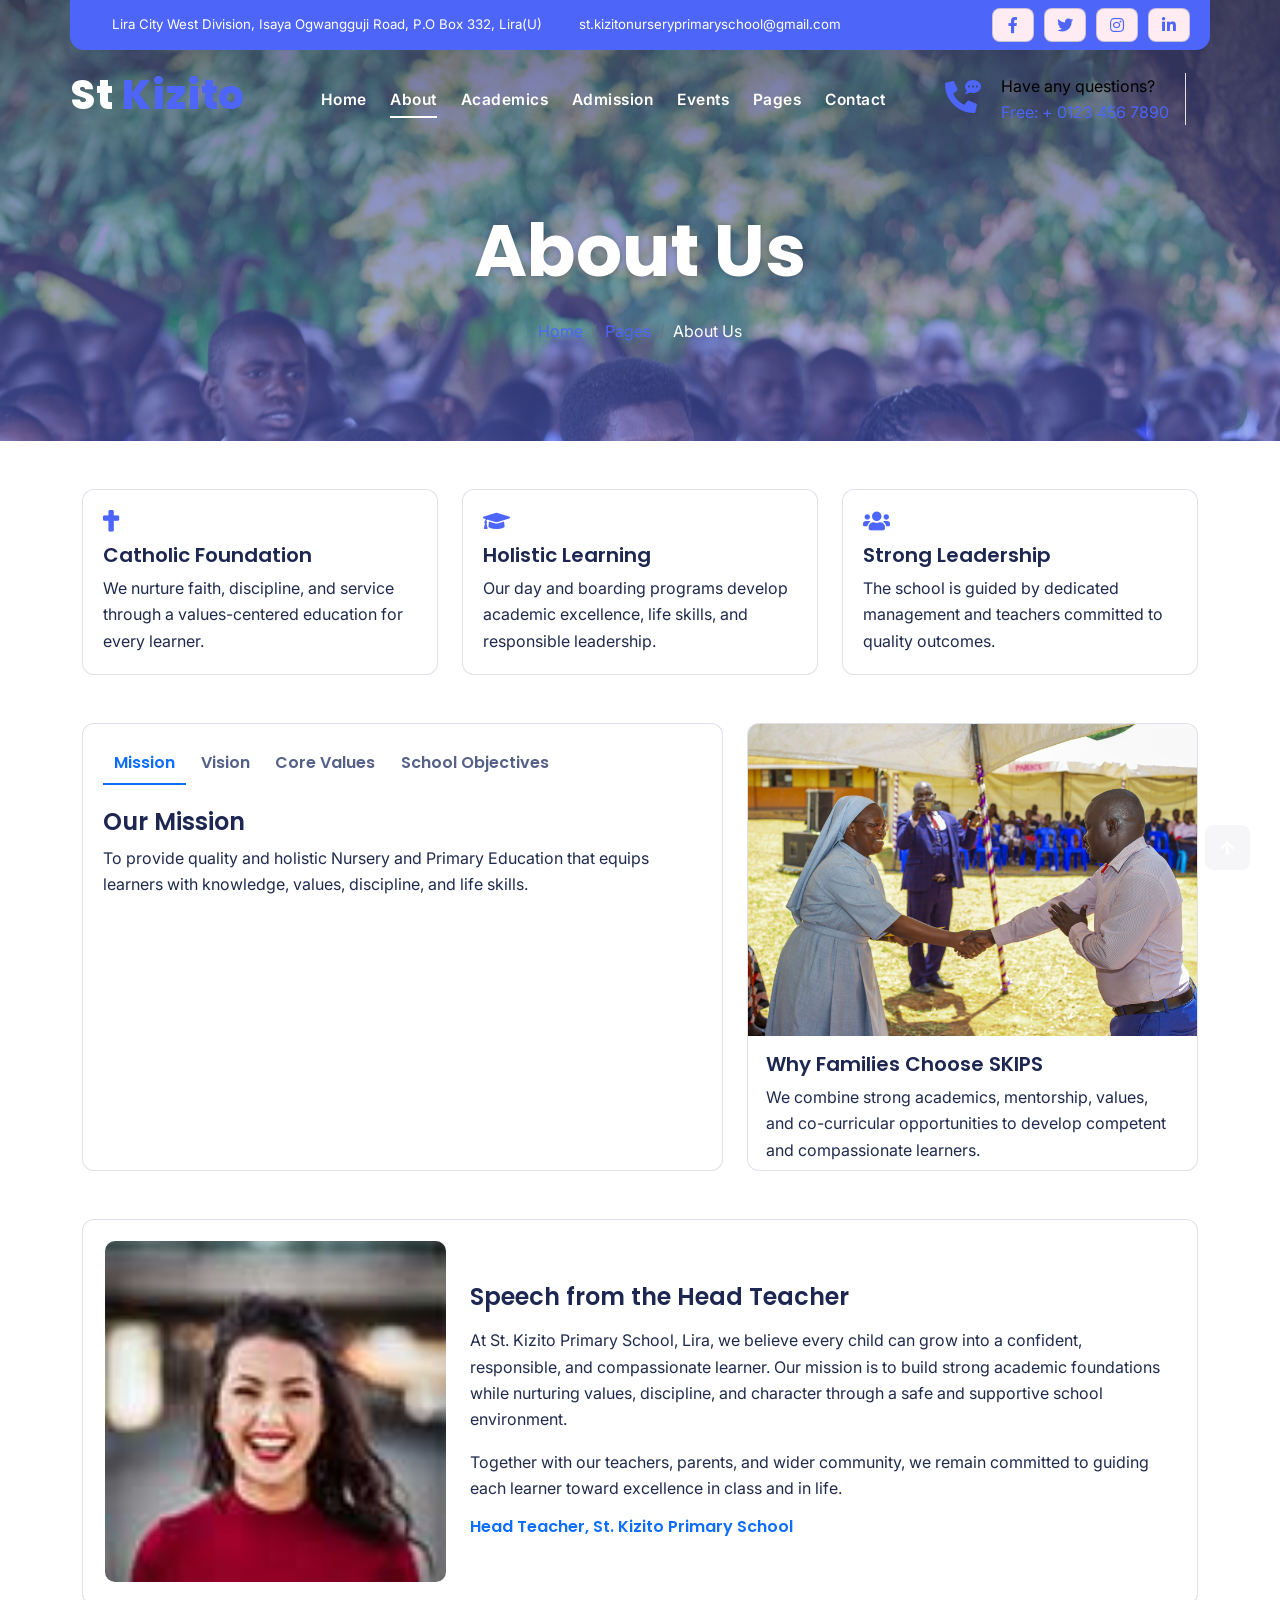
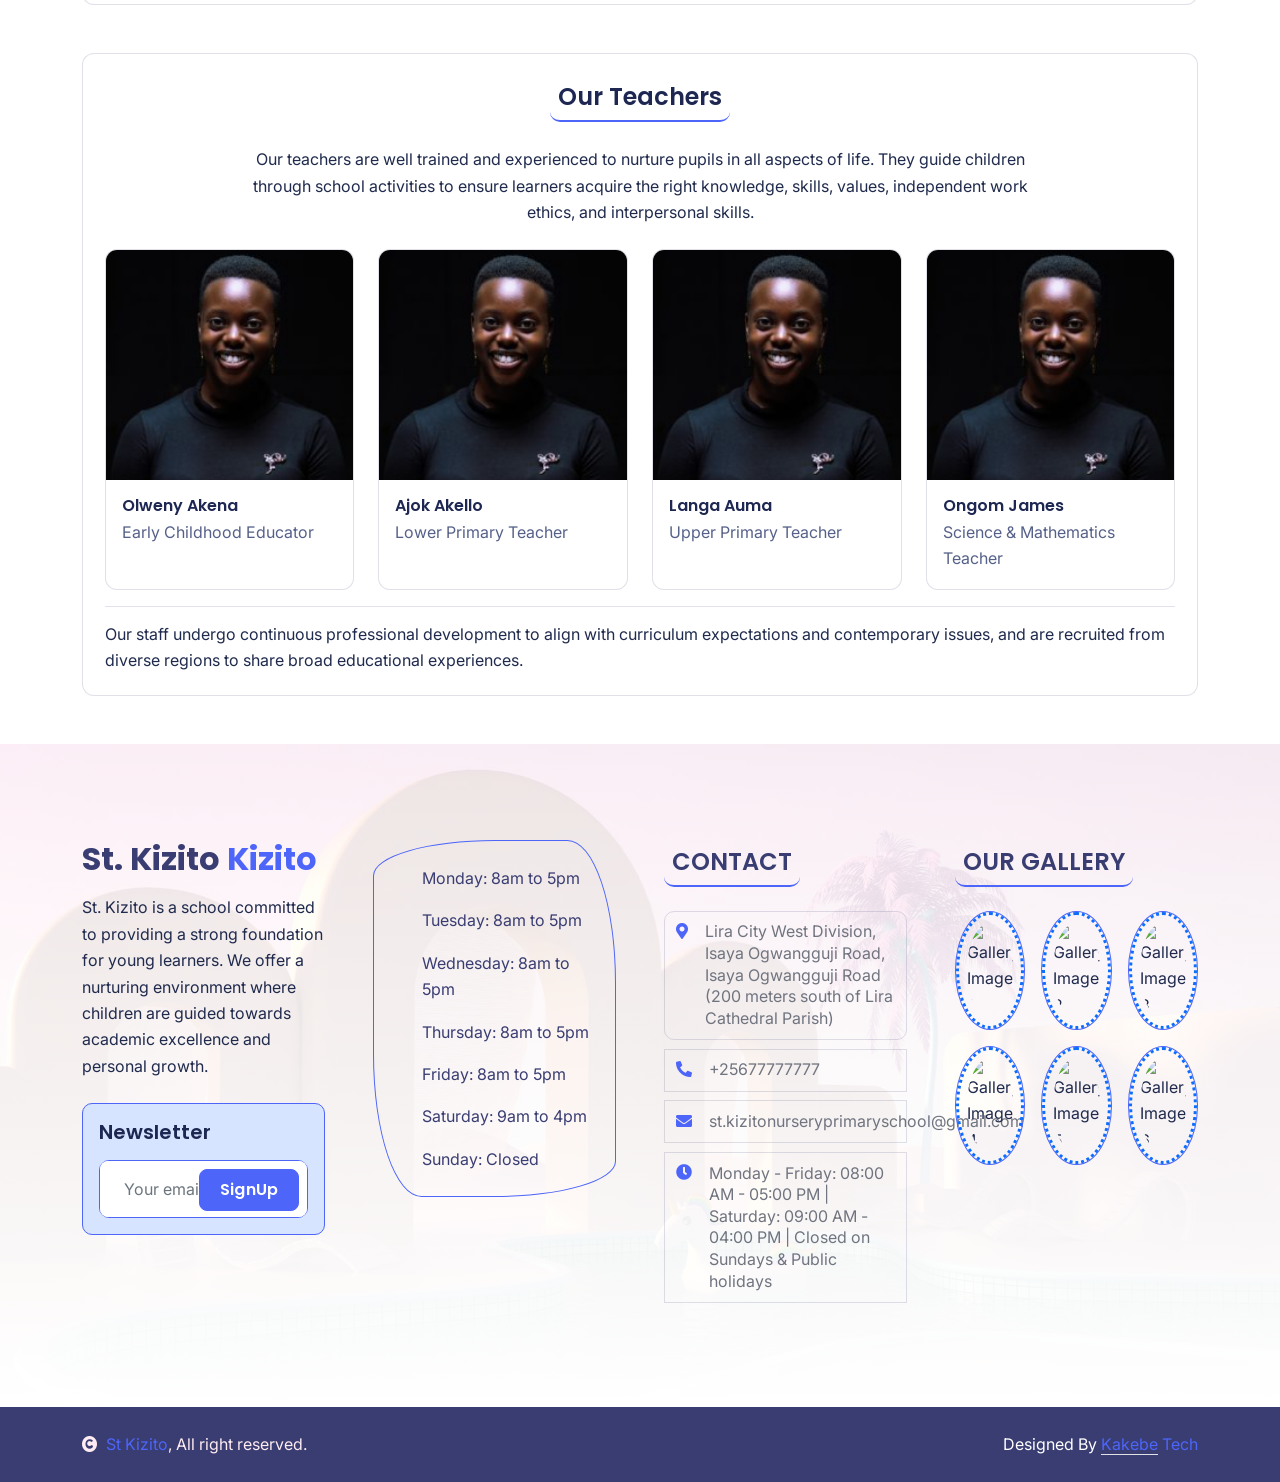
==== about.html @ 6c602698 "First commit" ====
<!DOCTYPE html>
<html lang="en">

<head>
    <meta charset="utf-8">
    <title>St Kizito Day and Nursery School - Lira</title>
    <meta content="width=device-width, initial-scale=1.0" name="viewport">
    <meta content="" name="keywords">
    <meta content="" name="description">

    <!-- Google Web Fonts -->
    <link rel="preconnect" href="https://fonts.googleapis.com">
    <link rel="preconnect" href="https://fonts.gstatic.com" crossorigin>
    <link href="https://fonts.googleapis.com/css2?family=Inter:wght@400;500;600&family=Poppins:wght@500;600;700;800&display=swap" rel="stylesheet">

    <!-- Icon Font Stylesheet -->
    <link rel="stylesheet" href="https://use.fontawesome.com/releases/v5.15.4/css/all.css"/>
    <link href="https://cdn.jsdelivr.net/npm/bootstrap-icons@1.4.1/font/bootstrap-icons.css" rel="stylesheet">

    <!-- Libraries Stylesheet -->
    <link href="lib/animate/animate.min.css" rel="stylesheet">
    <link href="lib/lightbox/css/lightbox.min.css" rel="stylesheet">
    <link href="lib/owlcarousel/assets/owl.carousel.min.css" rel="stylesheet">

    <!-- Customized Bootstrap Stylesheet -->
    <link href="css/bootstrap.min.css" rel="stylesheet">

    <!-- Template Stylesheet -->
    <link href="css/style.css" rel="stylesheet">

    

</head>

    <body>

          <!-- Spinner Start -->
          <!-- <div id="spinner" class="show w-100 vh-100 bg-white position-fixed translate-middle top-50 start-50  d-flex align-items-center justify-content-center">
            <div class="spinner-grow text-primary" role="status"></div>
        </div> -->
        <!-- Spinner End -->


            <!-- Navbar start -->
            <div class="container-fluid border-bottom bg-light site-header">
                <div class="container topbar bg-primary d-none d-lg-block py-2" style="border-radius: 0 40px;">
                    <div class="d-flex justify-content-between">
                        <div class="top-info ps-2">
                            <small class="me-3"><i class="fas fa-map-marker-alt me-2 text-secondary"></i> <a href="#" class="text-white">Lira City West Division, Isaya Ogwangguji Road, P.O Box 332, Lira(U)</a></small>
                            <small class="me-3"><i class="fas fa-envelope me-2 text-secondary"></i><a href="#" class="text-white">st.kizitonurseryprimaryschool@gmail.com</a></small>
                        </div>
                        <div class="top-link pe-2">
                            <a href="" class="btn btn-light btn-sm-square rounded-circle"><i class="fab fa-facebook-f text-secondary"></i></a>
                            <a href="" class="btn btn-light btn-sm-square rounded-circle"><i class="fab fa-twitter text-secondary"></i></a>
                            <a href="" class="btn btn-light btn-sm-square rounded-circle"><i class="fab fa-instagram text-secondary"></i></a>
                            <a href="" class="btn btn-light btn-sm-square rounded-circle me-0"><i class="fab fa-linkedin-in text-secondary"></i></a>
                        </div>
                    </div>
                </div>
                <div class="container px-0">
                    <nav class="navbar navbar-light navbar-expand-xl py-3">
                        <a href="index.html" class="navbar-brand"><h1 class=" display-6">St <span class="text-secondary">Kizito</span></h1></a>
                        <button class="navbar-toggler py-2 px-3" type="button" data-bs-toggle="collapse" data-bs-target="#navbarCollapse">
                            <span class="fa fa-bars text-primary"></span>
                        </button>
                        <div class="collapse navbar-collapse" id="navbarCollapse">
                            <div class="navbar-nav mx-auto">
                                <a href="index.html" class="nav-item nav-link active">Home</a>
                                <a href="about.html" class="nav-item nav-link">About</a>
                                <a href="service.html" class="nav-item nav-link ">Academics</a>
                                <a href="program.html" class="nav-item nav-link ">Admission</a>
                                <a href="event.html" class="nav-item nav-link">Events</a>
                                <div class="nav-item dropdown">
                                    <a href="#" class="nav-link dropdown-toggle" data-bs-toggle="dropdown">Pages</a>
                                    <div class="dropdown-menu m-0 bg-secondary rounded-0">
                                        <a href="blog.html" class="dropdown-item">Community</a>
                                        <a href="testimonial.html" class="dropdown-item">Gallery</a>
                                    </div>
                                </div>
                                <a href="contact.html" class="nav-item nav-link">Contact</a>
                            </div>
                            <div class="d-flex me-4">
                                <div id="phone-tada" class="d-flex align-items-center justify-content-center">
                                    <a href="" class="position-relative wow tada" data-wow-delay=".9s" >
                                        <i class="fa fa-phone-alt  fa-2x me-4"></i>
                                        <div class="position-absolute" style="top: -7px; left: 20px;">
                                            <span><i class="fa fa-comment-dots text-secondary"></i></span>
                                        </div>
                                    </a>
                                </div>
                                <div class="d-flex flex-column pe-3 border-end" style="border-right: 3px solid #393D72;">
    
                                    <span style="color:black;">Have any questions?</span>
                                    <a href="#"><span class="text-secondary">Free: + 0123 456 7890</span></a>
                                </div>
                            </div>
                           
                        </div>
                    </nav>
                </div>
            </div>
            <!-- Navbar End -->
    
        <!-- Page Header Start -->
        <div class="container-fluid page-header py-5 wow fadeIn" data-wow-delay="0.1s">
            <div class="container text-center py-5">
                <h1 class="display-2 text-white mb-4">About Us</h1>
                <nav aria-label="breadcrumb">
                    <ol class="breadcrumb justify-content-center mb-0">
                        <li class="breadcrumb-item"><a href="#">Home</a></li>
                        <li class="breadcrumb-item"><a href="#">Pages</a></li>
                        <li class="breadcrumb-item text-white" aria-current="page">About Us</li>
                    </ol>
                </nav>
            </div>
        </div>
        <!-- Page Header End -->


        <!-- About Start -->
        <!-- <div class="container-fluid py-5 about bg-light">
            <div class="container py-5">
                <div class="row g-5 align-items-center">
                    <div class="col-lg-5 wow fadeIn" data-wow-delay="0.1s">
                        <div class="video border">
                            <button type="button" class="btn btn-play" data-bs-toggle="modal" data-src="https://www.youtube.com/embed/DWRcNpR6Kdc" data-bs-target="#videoModal">
                                <span></span>
                            </button>
                        </div>
                    </div>
                    <div class="col-lg-7 wow fadeIn" data-wow-delay="0.3s">
                        <h4 class=" mb-4 border-bottom border-secondary border-2 d-inline-block p-2 title-border-radius">About Us</h4>
                        <h1 class="text-dark mb-4 display-5">Building Bright Futures for Children</h1>
                        <p class="text-dark mb-4">St. Kizito Primary School, Lira, is a Catholic-founded, mixed day and boarding school located in Lira City West Division, Isaya Ogwangguji Road. We offer both Nursery and Primary education, with boarding starting from Primary 4. The school is managed by the Bishop of Lira Diocese and the School Management Committee, with the head teacher overseeing daily operations. Our teachers are highly trained, experienced, and continuously develop professionally to guide students in all aspects of life. SKIPS aims to nurture God-fearing, innovative, and responsible students who are well-prepared for the future.</p>
                        <div class="row mb-4">
                            <div class="col-lg-6">
                                <h6 class="mb-3"><i class="fas fa-check-circle me-2"></i>Sport Activities</h6>
                                <h6 class="mb-3"><i class="fas fa-check-circle me-2 "></i>Outdoor Games</h6>
                                <h6 class="mb-3"><i class="fas fa-check-circle me-2 text-secondary"></i>Nutritious Foods</h6>
                            </div>
                            <div class="col-lg-6">
                                <h6 class="mb-3"><i class="fas fa-check-circle me-2"></i>Highly Secured</h6>
                                <h6 class="mb-3"><i class="fas fa-check-circle me-2 "></i>Friendly Environment</h6>
                                <h6><i class="fas fa-check-circle me-2 text-secondary"></i>Qualified Teachers</h6>
                            </div>
                        </div>
                        <a href="#" class="btn btn-primary text-white px-4 py-2 mb-3 btn-border-radius">More Details</a>
                    </div>
                </div>
            </div>
        </div> -->


        <!-- Modal Video -->
        <div class="modal fade" id="videoModal" tabindex="-1" aria-labelledby="exampleModalLabel" aria-hidden="true">
            <div class="modal-dialog">
                <div class="modal-content rounded-0">
                    <div class="modal-header">
                        <h5 class="modal-title" id="exampleModalLabel">Youtube Video</h5>
                        <button type="button" class="btn-close" data-bs-dismiss="modal" aria-label="Close"></button>
                    </div>
                    <div class="modal-body">
                        <!-- 16:9 aspect ratio -->
                        <div class="ratio ratio-16x9">
                            <iframe class="embed-responsive-item" src="" id="video" allowfullscreen allowscriptaccess="always"
                                allow="autoplay"></iframe>
                        </div>
                    </div>
                </div>
            </div>
        </div>

        <div class="container py-5">
            <div class="row g-4">
                <div class="col-md-6 col-lg-4">
                    <div class="about-feature-card h-100">
                        <i class="fas fa-cross text-secondary"></i>
                        <h5>Catholic Foundation</h5>
                        <p class="mb-0">We nurture faith, discipline, and service through a values-centered education for every learner.</p>
                    </div>
                </div>
                <div class="col-md-6 col-lg-4">
                    <div class="about-feature-card h-100">
                        <i class="fas fa-graduation-cap text-secondary"></i>
                        <h5>Holistic Learning</h5>
                        <p class="mb-0">Our day and boarding programs develop academic excellence, life skills, and responsible leadership.</p>
                    </div>
                </div>
                <div class="col-md-6 col-lg-4">
                    <div class="about-feature-card h-100">
                        <i class="fas fa-users text-secondary"></i>
                        <h5>Strong Leadership</h5>
                        <p class="mb-0">The school is guided by dedicated management and teachers committed to quality outcomes.</p>
                    </div>
                </div>
            </div>
        </div>

        <div class="container pb-5">
            <div class="row g-4 align-items-stretch">
                <div class="col-lg-7">
                    <div class="about-tabs-shell h-100">
                        <ul class="nav nav-tabs about-tabs mb-4" id="aboutTabs" role="tablist">
                            <li class="nav-item" role="presentation">
                                <button class="nav-link active" id="mission-tab" data-bs-toggle="tab" data-bs-target="#mission-pane" type="button" role="tab" aria-controls="mission-pane" aria-selected="true">Mission</button>
                            </li>
                            <li class="nav-item" role="presentation">
                                <button class="nav-link" id="vision-tab" data-bs-toggle="tab" data-bs-target="#vision-pane" type="button" role="tab" aria-controls="vision-pane" aria-selected="false">Vision</button>
                            </li>
                            <li class="nav-item" role="presentation">
                                <button class="nav-link" id="values-tab" data-bs-toggle="tab" data-bs-target="#values-pane" type="button" role="tab" aria-controls="values-pane" aria-selected="false">Core Values</button>
                            </li>
                            <li class="nav-item" role="presentation">
                                <button class="nav-link" id="objectives-tab" data-bs-toggle="tab" data-bs-target="#objectives-pane" type="button" role="tab" aria-controls="objectives-pane" aria-selected="false">School Objectives</button>
                            </li>
                        </ul>
                        <div class="tab-content" id="aboutTabsContent">
                            <div class="tab-pane fade show active" id="mission-pane" role="tabpanel" aria-labelledby="mission-tab" tabindex="0">
                                <h4>Our Mission</h4>
                                <p>To provide quality and holistic Nursery and Primary Education that equips learners with knowledge, values, discipline, and life skills.</p>
                            </div>
                            <div class="tab-pane fade" id="vision-pane" role="tabpanel" aria-labelledby="vision-tab" tabindex="0">
                                <h4>Our Vision</h4>
                                <p>To be a national centre of excellence in the provision of Nursery and Primary Education.</p>
                            </div>
                            <div class="tab-pane fade" id="values-pane" role="tabpanel" aria-labelledby="values-tab" tabindex="0">
                                <h4>Our Core Values</h4>
                                <ul class="about-list mb-0">
                                    <li>God-fearing conduct</li>
                                    <li>Resilience and results orientation</li>
                                    <li>Humility and integrity</li>
                                    <li>Hard work and patriotism</li>
                                    <li>Conservation of the environment</li>
                                </ul>
                            </div>
                            <div class="tab-pane fade" id="objectives-pane" role="tabpanel" aria-labelledby="objectives-tab" tabindex="0">
                                <h4>School Objectives</h4>
                                <ul class="about-list mb-0">
                                    <li>Instil discipline that guides learners beyond school.</li>
                                    <li>Provide a quality academic foundation for the future.</li>
                                    <li>Provide mentorship to strengthen leadership skills.</li>
                                    <li>Shape confident learners with integrity and purpose.</li>
                                </ul>
                            </div>
                        </div>
                    </div>
                </div>
                <div class="col-lg-5">
                    <div class="about-side-media h-100">
                        <img src="img/st (4).jpg" class="img-fluid" alt="St Kizito learners">
                        <div class="about-side-content">
                            <h5>Why Families Choose SKIPS</h5>
                            <p class="mb-0">We combine strong academics, mentorship, values, and co-curricular opportunities to develop competent and compassionate learners.</p>
                        </div>
                    </div>
                </div>
            </div>
        </div>

        <div class="container pb-5">
            <div class="about-speech-card wow fadeIn" data-wow-delay="0.1s">
                <div class="row g-4 align-items-center">
                    <div class="col-lg-4">
                        <img src="img/program-teacher.jpg" class="img-fluid rounded-3" alt="Head teacher at St Kizito">
                    </div>
                    <div class="col-lg-8">
                        <h4 class="mb-3">Speech from the Head Teacher</h4>
                        <p class="mb-3">At St. Kizito Primary School, Lira, we believe every child can grow into a confident, responsible, and compassionate learner. Our mission is to build strong academic foundations while nurturing values, discipline, and character through a safe and supportive school environment.</p>
                        <p class="mb-0">Together with our teachers, parents, and wider community, we remain committed to guiding each learner toward excellence in class and in life.</p>
                        <span class="headteacher-signoff">Head Teacher, St. Kizito Primary School</span>
                    </div>
                </div>
            </div>
        </div>

        <div class="container pb-5">
            <div class="about-teachers-shell">
                <div class="mx-auto text-center mb-4" style="max-width: 780px;">
                    <h4 class="mb-4 border-bottom border-secondary border-2 d-inline-block p-2 title-border-radius">Our Teachers</h4>
                    <p class="mb-0">Our teachers are well trained and experienced to nurture pupils in all aspects of life. They guide children through school activities to ensure learners acquire the right knowledge, skills, values, independent work ethics, and interpersonal skills.</p>
                </div>
                <div class="row g-4">
                    <div class="col-md-6 col-lg-3">
                        <div class="about-teacher-card h-100">
                            <img src="img/denise.png" class="img-fluid" alt="Early childhood teacher">
                            <div class="about-teacher-meta">
                                <h5>Olweny Akena</h5>
                                <p class="mb-0">Early Childhood Educator</p>
                            </div>
                        </div>
                    </div>
                    <div class="col-md-6 col-lg-3">
                        <div class="about-teacher-card h-100">
                            <img src="img/denise.png" class="img-fluid" alt="Lower primary teacher">
                            <div class="about-teacher-meta">
                                <h5>Ajok Akello</h5>
                                <p class="mb-0">Lower Primary Teacher</p>
                            </div>
                        </div>
                    </div>
                    <div class="col-md-6 col-lg-3">
                        <div class="about-teacher-card h-100">
                            <img src="img/denise.png" class="img-fluid" alt="Upper primary teacher">
                            <div class="about-teacher-meta">
                                <h5>Langa Auma</h5>
                                <p class="mb-0">Upper Primary Teacher</p>
                            </div>
                        </div>
                    </div>
                    <div class="col-md-6 col-lg-3">
                        <div class="about-teacher-card h-100">
                            <img src="img/denise.png" class="img-fluid" alt="Science and mathematics teacher">
                            <div class="about-teacher-meta">
                                <h5>Ongom James</h5>
                                <p class="mb-0">Science & Mathematics Teacher</p>
                            </div>
                        </div>
                    </div>
                </div>
                <p class="about-teacher-note mb-0">Our staff undergo continuous professional development to align with curriculum expectations and contemporary issues, and are recruited from diverse regions to share broad educational experiences.</p>
            </div>
        </div>


        <!-- Footer Start -->
        <div class="container-fluid footer py-5 wow fadeIn" data-wow-delay="0.1s">
            <div class="container py-5">
                <div class="row g-5">
                    <div class="col-md-6 col-lg-4 col-xl-3">
                        <div class="footer-item">
                            <h2 class="fw-bold mb-3"><span class="text-dark mb-0">St. Kizito</span><span class="text-secondary"> Kizito</span></h2>
                            <p class="mb-4">St. Kizito is a school committed to providing a strong foundation for young learners. We offer a nurturing environment where children are guided towards academic excellence and personal growth.</p>
                            <div class="border border-secondary p-3 rounded bg-light">
                                <h5 class="mb-3">Newsletter</h5>
                                <div class="position-relative mx-auto border border-secondary rounded" style="max-width: 400px;">
                                    <input class="form-control border-0 w-100 py-3 ps-4 pe-5" type="text" placeholder="Your email">
                                    <button type="button" class="btn btn-secondary py-2 position-absolute top-0 end-0 mt-2 me-2 text-white">SignUp</button>
                                </div>
                            </div>
                        </div>
                    </div>
                    <div class="col-md-6 col-lg-4 col-xl-3">
                        <div class="footer-item">
                            <div class="d-flex flex-column p-4 ps-5 text-dark border border-secondary" style="border-radius: 50% 20% / 10% 40%;">
                                <p>Monday: 8am to 5pm</p>
                                <p>Tuesday: 8am to 5pm</p>
                                <p>Wednesday: 8am to 5pm</p>
                                <p>Thursday: 8am to 5pm</p>
                                <p>Friday: 8am to 5pm</p>
                                <p>Saturday: 9am to 4pm</p>
                                <p class="mb-0">Sunday: Closed</p>
                            </div>
                        </div>
                    </div>
                    <div class="col-md-6 col-lg-4 col-xl-3">
                        <div class="footer-item">
                            <h4 class="text-dark mb-4 border-bottom border-secondary border-2 d-inline-block p-2 title-border-radius">CONTACT</h4>
                            <div class="d-flex flex-column align-items-start">
                                <a href="javascript:void(0)" class="text-body mb-4"><i class="fa fa-map-marker-alt text-secondary me-2"></i> Lira City West Division, Isaya Ogwangguji Road, Isaya Ogwangguji Road (200 meters south of Lira Cathedral Parish)</a>
                                <a href="javascript:void(0)" class="text-start rounded-0 text-body mb-4"><i class="fa fa-phone-alt text-secondary me-2"></i> +25677777777</a>
                                <a href="mailto:st.kizitonurseryprimaryschool@gmail.com" class="text-start rounded-0 text-body mb-4"><i class="fas fa-envelope text-secondary me-2"></i> st.kizitonurseryprimaryschool@gmail.com</a>
                                <a href="javascript:void(0)" class="text-start rounded-0 text-body mb-4"><i class="fa fa-clock text-secondary me-2"></i> Monday - Friday: 08:00 AM - 05:00 PM | Saturday: 09:00 AM - 04:00 PM | Closed on Sundays & Public holidays</a>
                            </div>
                        </div>
                    </div>
                    <div class="col-md-6 col-lg-4 col-xl-3">
                        <div class="footer-item">
                            <h4 class="text-dark mb-4 border-bottom border-secondary border-2 d-inline-block p-2 title-border-radius">OUR GALLERY</h4>
                            <div class="row g-3">
                                <div class="col-4">
                                    <div class="footer-galary-img rounded-circle border border-secondary">
                                        <img src="img/galary-1.jpg" class="img-fluid rounded-circle p-2" alt="Gallery Image 1">
                                    </div>
                                </div>
                                <div class="col-4">
                                    <div class="footer-galary-img rounded-circle border border-secondary">
                                        <img src="img/galary-2.jpg" class="img-fluid rounded-circle p-2" alt="Gallery Image 2">
                                    </div>
                                </div>
                                <div class="col-4">
                                    <div class="footer-galary-img rounded-circle border border-secondary">
                                        <img src="img/galary-3.jpg" class="img-fluid rounded-circle p-2" alt="Gallery Image 3">
                                    </div>
                                </div>
                                <div class="col-4">
                                    <div class="footer-galary-img rounded-circle border border-secondary">
                                        <img src="img/galary-4.jpg" class="img-fluid rounded-circle p-2" alt="Gallery Image 4">
                                    </div>
                                </div>
                                <div class="col-4">
                                    <div class="footer-galary-img rounded-circle border border-secondary">
                                        <img src="img/galary-5.jpg" class="img-fluid rounded-circle p-2" alt="Gallery Image 5">
                                    </div>
                                </div>
                                <div class="col-4">
                                    <div class="footer-galary-img rounded-circle border border-secondary">
                                        <img src="img/galary-6.jpg" class="img-fluid rounded-circle p-2" alt="Gallery Image 6">
                                    </div>
                                </div>
                            </div>
                        </div>
                    </div>
                </div>
            </div>
        </div>
        <!-- Footer End -->


        <!-- Copyright Start -->
        <div class="container-fluid copyright bg-dark py-4">
            <div class="container">
                <div class="row">
                    <div class="col-md-6 text-center text-md-start mb-3 mb-md-0">
                        <span class="text-light"><a href="#"><i class="fas fa-copyright text-light me-2"></i>St Kizito</a>, All right reserved.</span>
                    </div>
                    <div class="col-md-6 my-auto text-center text-md-end text-white">
                        <!--/*** This template is free as long as you keep the below author’s credit link/attribution link/backlink. ***/-->
                        <!--/*** If you'd like to use the template without the below author’s credit link/attribution link/backlink, ***/-->
                        <!--/*** you can purchase the Credit Removal License from "https://htmlcodex.com/credit-removal". ***/-->
                        Designed By <a class="border-bottom" href="https://htmlcodex.com">Kakebe</a>  <a clas="border-bottom" href="https://kakebe.tech">Tech</a>
                    </div>
                </div>
            </div>
        </div>
        <!-- Copyright End -->


        <!-- Back to Top -->
        <a href="#" class="btn btn-primary border-3 border-primary rounded-circle back-to-top"><i class="fa fa-arrow-up"></i></a>   

        
    <!-- JavaScript Libraries -->
    <script src="https://ajax.googleapis.com/ajax/libs/jquery/3.6.4/jquery.min.js"></script>
    <script src="https://cdn.jsdelivr.net/npm/bootstrap@5.0.0/dist/js/bootstrap.bundle.min.js"></script>
    <script src="lib/wow/wow.min.js"></script>
    <script src="lib/easing/easing.min.js"></script>
    <script src="lib/waypoints/waypoints.min.js"></script>
    <script src="lib/lightbox/js/lightbox.min.js"></script>
    <script src="lib/owlcarousel/owl.carousel.min.js"></script>

    <!-- Template Javascript -->
    <script src="js/main.js"></script>
    </body>

</html>
---- css/style.css ----
/*** Spinner Start ***/
#spinner {
    opacity: 0;
    visibility: hidden;
    transition: opacity .8s ease-out, visibility 0s linear .5s;
    z-index: 99999;
 }

 #spinner.show {
     transition: opacity .8s ease-out, visibility 0s linear .0s;
     visibility: visible;
     opacity: 1;
 }
/*** Spinner End ***/


/*** Common CSS Start ***/
.back-to-top {
    position: fixed;
    right: 30px;
    bottom: 30px;
    display: flex;
    width: 45px;
    height: 45px;
    align-items: center;
    justify-content: center;
    transition: 0.5s;
    z-index: 99;
}
.service {
    background-color: #D6E4FF!important;
}


.accordion-button {
    color: #007bff !important; /* Bootstrap primary blue */
}

/* General styling for the accordion */
.accordion-item {
    border: 2px solid #393D72 !important;  /* Blue border */
}

/* Accordion button default state */
.accordion-button {
    color: #393D72 !important;  /* Blue text */
    background-color: #D0D3F0 !important;  /* Light blue background */
    border: 2px solid #393D72 !important;
}

/* Remove pink when active (clicked/opened) */
.accordion-button:not(.collapsed) {
    background-color: #9A9FD8 !important;  /* Darker blue */
    color: white !important;  /* White text */
    border: 2px solid #393D72 !important;
}

/* Remove pink on hover */
.accordion-button:hover,
.accordion-button:focus,
.accordion-button:not(.collapsed):hover {
    background-color: #7F83C9 !important;  /* Even darker blue */
    color: white !important;
    box-shadow: none !important;
}

/* Remove pink when clicking */
.accordion-button:active {
    background-color: #9A9FD8 !important;
    color: white !important;
    border: 2px solid #393D72 !important;
}

/* Ensure dropdown (expanded content) stays blue */
.accordion-collapse {
    border: 2px solid #393D72 !important;
    background-color: #EEF0FF !important; /* Light blue */
}

/* Accordion body styling */
.accordion-body {
    background-color: #EEF0FF !important;
    color: #272B5C !important;
}

/* Remove any default Bootstrap focus styles */
.accordion-button:focus {
    outline: none !important;
    box-shadow: none !important;
}


.btn-primary:hover {
    background-color: white !important;
    color: #4D65F9 !important;
    border: 2px solid #4D65F9 !important; /* Ensures border remains visible */
}

.service-item {
    transition: all 0.3s ease-in-out; /* Smooth transition */
}

.service-item:hover {
    background-color: #4D65F9 !important; /* Custom blue */
    color: white !important; /* Text turns white */
    border-color: #4D65F9 !important; /* Border matches background */
}

.service-item:hover a,
.service-item:hover p,
.service-item:hover i {
    color: white !important; /* Change text, icons, and links to white */
}

.program-text {
    transition: all 0.3s ease-in-out; /* Smooth transition */
}

.program-text:hover a,
.program-text:hover p {
    color: white !important; /* Change text and links to white */
}

.blog-content {
    background-color: #D6E4FF!important; /* Light blue */
}

.blog-content {
    background-color: #D6E4FF !important; /* Light blue */
}

.blog-date-comments,
.blog-text-inner {
    background-color: #D6E4FF !important; /* Light blue */
}

.blog {
    background-color: #D6E4FF !important; /* Light blue */
}

.bg-light {
    background-color: #D6E4FF !important; /* Light blue */
}

.blog-text-inner a:hover {
    color:#4D65F9;
}

.team-content h4,
.team-content p {
    transition: color 0.3s ease;
}

.team-content:hover h4,
.team-content:hover p {
    color: blue;
}

.team-item {
    transition: color 0.3s ease;
}

.team-item:hover .team-content h4,
.team-item:hover .team-content p {
    color: blue !important;
}

h1,
h2,
h3,
.h1,
.h2,
.h3 {
    font-weight: 200;
    font-family: 'Poppins', Arial, sans-serif;
}

h4,
h5,
h6,
.h4,
.h5,
.h6 {
    font-weight: 600;
    font-family: 'Poppins', Arial, sans-serif;
}

.display-1,
.display-2,
.display-3,
.display-4,
.display-5,
.display-6 {
    font-weight: 700;
    font-family: 'Poppins', Arial, sans-serif;
}

.display-4,
.display-5,
.display-6 {
    font-weight: 600;
}

.wow,
.animated {
    animation-duration: 2s !important;
}
/*** Common CSS End ***/


/*** Button Start ***/
.btn {
    font-weight: 600;
    transition: .5s;
}

.btn-square {
    width: 32px;
    height: 32px;
}

.btn-sm-square {
    width: 34px;
    height: 34px;
}

.btn-md-square {
    width: 44px;
    height: 44px;
}

.btn-lg-square {
    width: 56px;
    height: 56px;
}

.btn-square,
.btn-sm-square,
.btn-md-square,
.btn-lg-square {
    padding: 0;
    display: flex;
    align-items: center;
    justify-content: center;
    font-weight: normal;
}

.btn.btn-primary {
    border: 0;
    color: var(--bs-white);
}

.btn.btn-primary:hover {
    background: var(--bs-secondary);
    color: var(--bs-primary);
}

.btn-border-radius {
    border-radius: 25% 10%;
}

.img-border-radius {
    border-radius: 50% 20% / 10% 40%;
}

.title-border-radius {
    border-radius: 10% 30%;
}
/*** Button End ***/


/*** Topbar Start ***/
.topbar .top-info {
    font-size: medium;
    font-weight: 400;
    font-family: 'Inter', 'Segoe UI', sans-serif;
    letter-spacing: 1px;
    display: flex;
    align-items: center;
}

.topbar .top-link {
    display: flex;
    align-items: center;
    justify-content: center;
}

.topbar .top-link a {
    margin-right: 10px;
}

.topbar .top-link a:hover {
    background: var(--bs-secondary) !important;
}

.topbar .top-link a:hover i {
    color: var(--bs-primary) !important;
}
/*** Topbar End ***/


/*** Navbar Start ***/
.navbar {
    border-bottom: 1px solid rgba(255, 255, 255, .1);
}

.navbar .navbar-nav .nav-link {
    padding: 10px 12px;
    font-size: 16px;
    font-weight: 600;
    transition: .5s;
}

.navbar .navbar-nav .nav-link:hover,
.navbar .navbar-nav .nav-link.active,
.fixed-top.bg-white .navbar .navbar-nav .nav-link:hover,
.fixed-top.bg-white .navbar .navbar-nav .nav-link.active {
    color:  #4d65f9;
}

.navbar .dropdown-toggle::after {
    border: none;
    content: "\f107";
    font-family: "Font Awesome 5 Free";
    font-weight: 700;
    vertical-align: middle;
    margin-left: 8px;
}

@media (min-width: 1200px) {
    .navbar .nav-item .dropdown-menu {
        display: block;
        visibility: hidden;
        top: 100%;
        font-weight: 400;
        font-family: 'Inter', 'Segoe UI', sans-serif;
        transform: rotateX(-75deg);
        transform-origin: 0% 0%;
        border: 0;
        transition: .5s;
        opacity: 0;
    }
}

.dropdown .dropdown-menu a:hover {
    background: var(--bs-secondary);
    color: var(--bs-primary);
}

.navbar .nav-item:hover .dropdown-menu {
    transform: rotateX(0deg);
    visibility: visible;
    background: var(--bs-light) !important;
    border-radius: 10px !important;
    transition: .5s;
    opacity: 1;
}

#searchModal .modal-content {
    background: rgba(255, 255, 255, .8);
}
/*** Navbar End ***/


/*** Hero Header ***/
.hero-header,
.page-header {
    background: linear-gradient(rgba(0, 0, 0, 0.5), rgba(0, 0, 0, 0.05)), url(../img/stkizito\ \(2\).jpg);
    background-position: center center;
    background-repeat: no-repeat;
    background-size: cover;
}
/*** Hero Header ***/


/*** About Start ***/
.video {
    position: relative;
    height: 100%;
    min-height: 400px;
    background: linear-gradient(rgba(255, 255, 255, 0.1), rgba(255, 255, 255, 0.1)), url(../img/stkizito\ \(5\).jpg);
    background-position: center center;
    background-repeat: no-repeat;
    background-size: cover;
    border-radius: 10px;
}

.video .btn-play {
    position: absolute;
    z-index: 3;
    top: 50%;
    left: 50%;
    transform: translateX(-50%) translateY(-50%);
    box-sizing: content-box;
    display: block;
    width: 32px;
    height: 44px;
    border-radius: 50%;
    border: none;
    outline: none;
    padding: 18px 20px 18px 28px;
}

.video .btn-play:before {
    content: "";
    position: absolute;
    z-index: 0;
    left: 50%;
    top: 50%;
    transform: translateX(-50%) translateY(-50%);
    display: block;
    width: 100px;
    height: 100px;
    background: var(--bs-secondary);
    border-radius: 50%;
    animation: pulse-border 1500ms ease-out infinite;
}

.video .btn-play:after {
    content: "";
    position: absolute;
    z-index: 1;
    left: 50%;
    top: 50%;
    transform: translateX(-50%) translateY(-50%);
    display: block;
    width: 100px;
    height: 100px;
    background: var(--bs-primary);
    border-radius: 50%;
    transition: all 200ms;
}

.video .btn-play img {
    position: relative;
    z-index: 3;
    max-width: 100%;
    width: auto;
    height: auto;
}

.video .btn-play span {
    display: block;
    position: relative;
    z-index: 3;
    width: 0;
    height: 0;
    border-left: 32px solid var(--bs-white);
    border-top: 22px solid transparent;
    border-bottom: 22px solid transparent;
}

@keyframes pulse-border {
    0% {
        transform: translateX(-50%) translateY(-50%) translateZ(0) scale(1);
        opacity: 1;
    }

    100% {
        transform: translateX(-50%) translateY(-50%) translateZ(0) scale(1.5);
        opacity: 0;
    }
}

#videoModal {
    z-index: 99999;
}

#videoModal .modal-dialog {
    position: relative;
    max-width: 800px;
    margin: 60px auto 0 auto;
}

#videoModal .modal-body {
    position: relative;
    padding: 0px;
}

#videoModal .close {
    position: absolute;
    width: 30px;
    height: 30px;
    right: 0px;
    top: -30px;
    z-index: 999;
    font-size: 30px;
    font-weight: normal;
    color: #FFFFFF;
    background: #000000;
    opacity: 1;
}

.video.border {
    border-radius: 50% 20% / 10% 40%;
}

.about {
    background: linear-gradient(rgba(255, 255, 255, 0.8), rgba(255, 255, 255, 0.8)), url(../img/background.jpg);
    background-position: center center;
    background-repeat: no-repeat;
    background-size: cover;
}
/*** About End ***/


/*** service Start ***/
.service {
    background: linear-gradient(rgba(255, 72, 128, 0.05), rgba(255, 72, 128, 0.2));
}

.service .service-item {
    box-shadow: 0 0 45px rgba(0, 0, 0, .1);
    width: 100%;
    height: 100%;
    border-radius: 50% 20% / 10% 40%;
    transition: 0.5s;
    position: relative;
}

.service-content::after {
    position: absolute;
    content: "";
    width: 0;
    height: 100%;
    top: 0;
    left: 0;
    right: auto;
    background: transparent;
    border-radius: 50% 20% / 10% 40%;
    transition: .5s;
}

.service-item:hover {
    border: 1px solid var(--bs-secondary) !important;
}

.service-item:hover .service-content::after {
    background: var(--bs-secondary);
    width: 100%;
    opacity: 1;
    z-index: 1;
}

.service-item .service-content .service-content-inner {
    position: relative;
    z-index: 2;
}

.service-item .service-content-inner i,
.service-item .service-content-inner p,
.service-item .service-content-inner a.h4 {
    transition: 0.5s;
}

.service-item:hover .service-content-inner i,
.service-item:hover .service-content-inner p {
    color: var(--bs-white) !important;
}
.service-item:hover .service-content-inner a.h4 {
    color: var(--bs-primary);
}

.service-item:hover .service-content-inner a.btn-primary {
    background: var(--bs-white) !important;
    color: var(--bs-primary) !important;
}

.service-item .service-content-inner a.btn-primary:hover {
    background: var(--bs-primary) !important;
    color: var(--bs-white) !important;
}
/*** Service End ***/


/*** Programs Start ***/
.program {
    background: linear-gradient(rgba(255, 72, 128, 0.1), rgba(255, 72, 128, 0.1));
}

.program .program-item .program-img .program-rate {
    position: absolute;
    width: 100px; 
    top: -20px; 
    left: 50%; 
    margin-left: -50px; 
    border-radius: 10% / 50%;
}

.program .program-item .program-text {
    padding-top: 150px; 
    margin-top: -125px;
}

.program .program-item .program-img img,
.program .program-item .program-teacher img,
.program .program-item:hover .program-text-inner a.h4 {
    transition: 0.5s;
}

.program .program-item:hover .program-img img,
.program .program-item:hover .program-teacher img {
    transform: scale(1.2);
}

.program .program-item:hover .program-text-inner a.h4 {
    color: var(--bs-primary) !important;
}
/*** Programs End ***/


/*** Events Start ***/
.events .events-item {
    width: 100%;
    height: 100%;
    border-radius: 30%;
    position: relative;
}

.events .events-item .events-inner .events-rate {
    position: absolute;
    width: 120px; 
    top: -20px; 
    left: 50%; 
    margin-left: -60px; 
    border-radius: 10% / 50%;
}

.events .events-item .events-inner .events-img .event-overlay {
    position: absolute;
    top: 50%; 
    left: 50%;
    transform: translate(-50%, -50%);
    transition: 0.5s;
    z-index: 1;
    opacity: 0;
}

.events .events-item .events-inner .events-img:hover .event-overlay {
    opacity: 1;
}

.events .events-item .events-img::after {
    position: absolute;
    content: "";
    width: 100%;
    height: 0;
    top: 0;
    left: 0;
    bottom: auto;
    background: rgba(77, 101, 249, .7);
    border-radius: 10px;
    transition: 0.5s;
}

.events .events-item:hover .events-img::after {
    height: 100%;
    opacity: 1;
}

.events .events-item .events-text a.h4,
.events .events-item .events-img img {
    transition: 0.5s;
}

.events .events-item:hover .events-text a.h4 {
    color: var(--bs-primary) !important;
}

.events .events-item:hover .events-img img {
    transform: scale(1.3);
}
/*** Events End ***/


/*** Blog Start ***/
.blog .blog-item .blog-img::after {
    position: absolute;
    content: "";
    width: 100%;
    height: 0;
    top: 0;
    left: 0;
    bottom: auto;
    background: rgba(77, 101, 249, .7);
    border-radius: 10px 10px 0 0;
    transition: 0.5s;
}

.blog .blog-item:hover .blog-img::after {
    height: 100%;
    opacity: 1;
}

.blog .blog-item .blog-date-comments {
    padding-top: 150px !important; 
    margin-top: -125px;
}

.blog .blog-item .blog-img img,
.blog .blog-item .blog-content img,
.blog .blog-item .blog-text-inner a.h4 {
    transition: 0.5s;
}

.blog .blog-item:hover .blog-img img {
    transform: scale(1.3);
}

.blog .blog-item:hover .blog-content img {
    transform: scale(1.3);
}

.blog .blog-item:hover .blog-text-inner a.h4 {
    color: var(--bs-primary);
}
/*** Blog End ***/



/*** Team Start ***/
.team .team-item {
    position: relative;
    width: 100%;
    height: 100%;
}

.team .team-item .team-icon {
    position: absolute;
    bottom: 120px;
    left: 50%;
    transform: translateX(-50%);
}

.team .team-item .team-icon a.share-link {
    opacity: 0;
    transition: 0.5s;
}

.team .team-item:hover .team-icon a.share-link {
    opacity: 1;
}

.team .team-item .team-content,
.team .team-item .team-content h4,
.team .team-item .team-content p {
    transition: 0.5s;
}

.team .team-item:hover .team-content {
    background: var(--bs-primary) !important;
    border-radius: 0 0 10px 10px;
}

.team .team-item:hover .team-content h4 {
    color: var(--bs-white) !important;
}

.team .team-item:hover .team-content p {
    color: var(--bs-dark) !important;
}
/*** Team end ***/


/*** testimonial Start ***/
.testimonial .testimonial-carousel {
    position: relative;
    
}

.testimonial .testimonial-carousel .owl-dots {
    margin-top: 30px;
    display: flex;
    align-items: center;
    justify-content: center;
}

.testimonial .testimonial-carousel .owl-dot {
    position: relative;
    display: inline-block;
    margin: 0 5px;
    width: 15px;
    height: 15px;
    background: var(--bs-primary);
    border-radius: 10px;
    transition: 0.5s;
}

.testimonial .testimonial-carousel .owl-dot.active {
    width: 30px;
    background: var(--bs-secondary);
}
/*** testimonial End ***/


/*** Footer Start ***/
.footer {
    background: linear-gradient(rgba(255, 255, 255, .8), rgba(255, 255, 255, 1)), url(../img/background.jpg);
    background-position: top center;
    background-repeat: no-repeat;
    background-size: cover;
}

.footer .footer-galary-img img {
    width: 100%;
    border-style: dotted; 
    border-color: var(--bs-primary);
    transition: 0.5s;
}

.footer .footer-galary-img img:hover {
    transform: scale(1.2);
}

.footer-item a.text-body:hover {
    color: var(--bs-secondary) !important;
}
/*** Footer End ***/

/*** School Redesign Start ***/
:root {
    --school-surface: #FFFFFF;
    --school-surface-alt: #D6E4FF;
    --school-ink: #1F2A4D;
    --school-ink-soft: #566189;
    --school-border: rgba(57, 61, 114, 0.16);
    --school-radius: 14px;
    --school-radius-sm: 10px;
    --school-shadow: none;
    --school-transition: all .22s ease;
}

body {
    font-family: 'Inter', 'Segoe UI', sans-serif;
    color: var(--school-ink);
    line-height: 1.65;
    letter-spacing: 0;
}

h1,
h2,
h3,
h4,
h5,
h6,
.h1,
.h2,
.h3,
.h4,
.h5,
.h6,
.display-1,
.display-2,
.display-3,
.display-4,
.display-5,
.display-6 {
    font-family: 'Poppins', Arial, sans-serif;
    color: #1D2752;
}

h1,
h2,
h3,
.h1,
.h2,
.h3 {
    font-weight: 700;
    line-height: 1.2;
}

h4,
h5,
h6,
.h4,
.h5,
.h6 {
    font-weight: 600;
}

p,
li,
small,
.text-body,
.topbar .top-info,
.navbar .navbar-nav .nav-link {
    font-family: 'Inter', 'Segoe UI', sans-serif;
}

.site-header {
    position: sticky;
    top: 0;
    z-index: 1050;
    background: rgba(255, 255, 255, 0.98) !important;
    border-bottom: 1px solid var(--school-border) !important;
    transition: background-color .2s ease, border-color .2s ease;
}

.site-header.scrolled {
    background: #FFFFFF !important;
    border-color: rgba(57, 61, 114, 0.26) !important;
}

.site-header .topbar.bg-primary {
    border-radius: 0 0 var(--school-radius) var(--school-radius) !important;
    box-shadow: none;
}

.topbar .top-info {
    font-size: 0.95rem;
    letter-spacing: 0;
}

.topbar .top-link a {
    box-shadow: none;
    border: 1px solid rgba(57, 61, 114, 0.25);
}

.navbar {
    border-bottom: 0;
}

.navbar .navbar-brand h1 {
    font-weight: 800;
    letter-spacing: 0.02em;
}

.navbar .navbar-nav .nav-link {
    font-size: 0.97rem;
    font-weight: 600;
    letter-spacing: 0.03em;
}

.navbar .nav-item .dropdown-menu {
    border-radius: var(--school-radius-sm) !important;
    border: 1px solid var(--school-border);
    box-shadow: none;
}

.page-header {
    background: linear-gradient(rgba(57, 61, 114, 0.72), rgba(77, 101, 249, 0.45)), url(../img/stkizito\ \(2\).jpg);
}

.page-header h1 {
    text-shadow: 0 2px 6px rgba(12, 17, 40, 0.25);
}

.hero-carousel {
    margin-top: 0;
}

.hero-carousel .carousel-item {
    min-height: 560px;
}

.hero-slide {
    min-height: 560px;
    display: flex;
    align-items: center;
    background-position: center center;
    background-repeat: no-repeat;
    background-size: cover;
    position: relative;
}

.hero-slide::before {
    content: "";
    position: absolute;
    inset: 0;
    background: linear-gradient(100deg, rgba(30, 40, 86, 0.78) 0%, rgba(30, 40, 86, 0.55) 45%, rgba(77, 101, 249, 0.3) 100%);
}

.hero-slide .container {
    position: relative;
    z-index: 1;
}

.hero-slide-1 {
    background-image: url(../img/stkizito\ \(1\).jpg);
}

.hero-slide-2 {
    background-image: url(../img/stkizito\ \(6\).jpg);
}

.hero-slide-3 {
    background-image: url(../img/stkizito\ \(4\).jpg);
}

.hero-slide-4 {
    background-image: url(../img/stkizito\ \(5\).jpg);
}


.hero-kicker {
    display: inline-block;
    font-family: 'Poppins', Arial, sans-serif;
    font-size: .8rem;
    font-weight: 600;
    color: #FFFFFF;
    letter-spacing: .08em;
    text-transform: uppercase;
    margin-bottom: 1rem;
    padding: .35rem .7rem;
    border-radius: 999px;
    background: rgba(255, 255, 255, 0.16);
    opacity: 1;
    transform: translateY(0);
    transition: opacity .55s ease, transform .55s ease;
}

.hero-kicker.is-hidden {
    opacity: 0;
    transform: translateY(10px);
    pointer-events: none;
}

.hero-carousel .carousel-indicators {
    margin-bottom: -3.5rem;
}

.hero-carousel .carousel-indicators button {
    border-radius: 2px;
    border-bottom: solid 5px #4d65f9;
}

.hero-carousel .carousel-control-prev,
.hero-carousel .carousel-control-next {
    width: 8%;
}

.hero-carousel .carousel-control-prev-icon,
.hero-carousel .carousel-control-next-icon {
    width: 2rem;
    height: 2rem;
    border-radius: 50%;
    background-color: rgba(255, 255, 255, 0.24);
}

.btn {
    font-family: 'Poppins', Arial, sans-serif;
    text-transform: none;
    letter-spacing: 0.01em;
    border-radius: 8px !important;
    padding: .68rem 1.25rem;
    box-shadow: none !important;
    transition: var(--school-transition) !important;
}

.btn-primary {
    border: 1px solid transparent;
}

.btn-primary:hover {
    transform: none;
    background: #FFFFFF !important;
    color: var(--bs-primary) !important;
    border-color: var(--bs-primary) !important;
}

.btn-outline-light {
    border-width: 1px;
    box-shadow: none !important;
}

.btn-outline-light:hover {
    background: #FFFFFF !important;
    color: var(--bs-primary) !important;
    border-color: #FFFFFF !important;
}

.btn-border-radius,
.title-border-radius,
.img-border-radius,
.video.border {
    border-radius: var(--school-radius-sm) !important;
}

.about,
.footer {
    background-size: cover;
}

.service {
    background: linear-gradient(rgba(214, 228, 255, 0.55), rgba(214, 228, 255, 0.85));
}

.program {
    background: linear-gradient(rgba(214, 228, 255, 0.65), rgba(214, 228, 255, 0.35));
}

.service .row.g-5 > [class*="col-"],
.program .row.g-5 > [class*="col-"],
.events .row.g-4 > [class*="col-"],
.events .row.g-5 > [class*="col-"],
.blog .row.g-5 > [class*="col-"],
.team .row.g-5 > [class*="col-"] {
    display: flex;
}

.service .service-item,
.program .program-item,
.events .events-item,
.blog .blog-item,
.team .team-item {
    border-radius: var(--school-radius) !important;
    border: 1px solid var(--school-border) !important;
    box-shadow: none !important;
    background: var(--school-surface);
    width: 100%;
    display: flex;
    flex-direction: column;
    overflow: hidden;
    transition: var(--school-transition);
}

.service-content::after {
    display: none;
}

.service .service-content,
.program .program-text,
.events .events-text,
.blog .blog-item .px-4.pb-4,
.team .team-item .team-content {
    flex: 1;
}

.service-item .service-content-inner,
.events .events-text,
.blog .blog-item .px-4.pb-4 {
    display: flex;
    flex-direction: column;
}

.service-item .service-content-inner p,
.events .events-text p,
.blog .blog-item .blog-text-inner {
    flex-grow: 1;
}

.events .events-item .events-inner .events-rate,
.program .program-item .program-img .program-rate {
    border-radius: 999px;
    font-family: 'Poppins', Arial, sans-serif;
    font-weight: 600;
    width: fit-content;
    margin-bottom: .75rem;
    padding: .2rem .7rem !important;
    background: rgba(77, 101, 249, 0.14) !important;
    color: var(--bs-primary) !important;
}

.service .service-item:hover,
.program .program-item:hover,
.events .events-item:hover,
.blog .blog-item:hover,
.team .team-item:hover {
    transform: none;
    border-color: rgba(77, 101, 249, 0.34) !important;
}

.events .events-img img {
    width: 100%;
    height: 220px;
    object-fit: cover;
}

.events .event-overlay a {
    width: 40px;
    height: 40px;
    border-radius: 50%;
    display: inline-flex;
    align-items: center;
    justify-content: center;
    background: rgba(77, 101, 249, 0.78);
}

.events .event-meta {
    display: grid;
    gap: .35rem;
    margin-bottom: .8rem;
}

.events .event-meta small {
    color: var(--school-ink-soft);
}

.contact-shell {
    background: var(--school-surface);
    border: 1px solid var(--school-border);
    border-radius: var(--school-radius);
}

.contact-info-card,
.contact-map-card,
.contact-detail-card {
    background: var(--school-surface);
    border: 1px solid var(--school-border);
    border-radius: var(--school-radius-sm);
    padding: 1.5rem;
    height: 100%;
}

.contact-info-card i {
    font-size: 1.4rem;
}

.contact-info-card a {
    color: var(--school-ink);
}

.contact-map-card {
    padding: 0;
    overflow: hidden;
}

.contact-map-card iframe {
    border: 0;
    min-height: 320px;
}

.contact-hours li {
    display: flex;
    justify-content: space-between;
    align-items: baseline;
    gap: .8rem;
    border-bottom: 1px solid rgba(57, 61, 114, 0.1);
    padding: .5rem 0;
}

.contact-hours li:last-child {
    border-bottom: 0;
}

.gallery-grid .gallery-card {
    display: block;
    position: relative;
    border-radius: var(--school-radius-sm);
    overflow: hidden;
    border: 1px solid var(--school-border);
    min-height: 230px;
}

.gallery-grid .gallery-featured {
    min-height: 494px;
}

.gallery-grid .gallery-card img {
    width: 100%;
    height: 100%;
    object-fit: cover;
    transition: transform .3s ease;
}

.gallery-grid .gallery-card span {
    position: absolute;
    left: 1rem;
    bottom: 1rem;
    font-family: 'Poppins', Arial, sans-serif;
    font-size: .86rem;
    color: #FFFFFF;
    background: rgba(0, 0, 0, 0.45);
    padding: .28rem .6rem;
    border-radius: 999px;
}

.gallery-grid .gallery-card:hover img {
    transform: scale(1.04);
}

.wow,
.animated {
    animation-duration: .6s !important;
}

.wow.tada,
#phone-tada .wow {
    animation: none !important;
}

.form-control,
.form-select {
    border-radius: 8px;
    border: 1px solid rgba(57, 61, 114, 0.28);
    font-family: 'Inter', 'Segoe UI', sans-serif;
}

.form-control:focus,
.form-select:focus {
    border-color: #4D65F9;
    box-shadow: 0 0 0 0.12rem rgba(77, 101, 249, 0.14);
}

@media (max-width: 991.98px) {
    .site-header .topbar {
        display: none !important;
    }

    .hero-carousel .carousel-item,
    .hero-slide {
        min-height: 460px;
    }

    .gallery-grid .gallery-featured {
        min-height: 260px;
    }
}
/*** School Redesign End ***/

/*** Round 3 Redesign Start ***/
.site-header {
    position: fixed;
    top: 0;
    left: 0;
    width: 100%;
    background: transparent !important;
    border-bottom: 0 !important;
}

.site-header .container.px-0 {
    border-radius: 0 0 var(--school-radius) var(--school-radius);
    transition: background-color .25s ease, border-color .25s ease;
}

.site-header .navbar .navbar-nav .nav-link,
.site-header .navbar .navbar-brand h1,
.site-header .navbar .dropdown-toggle::after {
    color: #FFFFFF !important;
}

.site-header .navbar .navbar-toggler .fa-bars {
    color: #FFFFFF !important;
}

.site-header.scrolled .container.px-0 {
    border-top: 0;
}

.site-header.scrolled .navbar .navbar-nav .nav-link,
.site-header.scrolled .navbar .navbar-brand h1,
.site-header.scrolled .navbar .dropdown-toggle::after {
    color: #1D2752 !important;
}

.site-header.scrolled .navbar .navbar-toggler .fa-bars {
    color: var(--bs-primary) !important;
}

.page-header {
    padding-top: 10rem !important;
}

.hero-carousel .carousel-item,
.hero-slide {
    min-height: 700px;
}

.hero-slide .container {
    padding-top: 10rem !important;
    padding-bottom: 10rem !important;
}

.hero-card-indicators {
    left: 50%;
    transform: translateX(-50%);
    right: auto;
    bottom: 1.25rem;
    margin: 0;
    gap: .65rem;
}

.hero-card-indicators .hero-indicator-card {
    width: 100%;
    height: auto;
    text-indent: 0;
    margin: 0;
    background: white;
    color: #1D2752;
    padding: .65rem .75rem;
    opacity: 1;
}

.hero-indicator-title {
    display: block;
    font-family: 'Poppins', Arial, sans-serif;
    font-size: .78rem;
    font-weight: 600;
    margin-bottom: .2rem;
}

.hero-indicator-text {
    display: block;
    font-size: .78rem;
    line-height: 1.3;
}

.hero-card-indicators .hero-indicator-card.active {
    background: #4d65f9;
    border-color: #4d65f9;
    color: white;
    border-bottom: solid 5px #4d65f9;
}


.hero-first-cta {
    opacity: 1;
    transform: translateY(0);
    transition: opacity .55s ease, transform .55s ease;
}

.hero-first-cta.is-hidden {
    opacity: 0;
    transform: translateY(10px);
    pointer-events: none;
}

.hero-first-content .hero-seq {
    opacity: 0;
    transform: translateY(14px);
}

@keyframes heroSeqIn {
    to {
        opacity: 1;
        transform: translateY(0);
    }
}

@keyframes heroSeqOut {
    to {
        opacity: 0;
        transform: translateY(10px);
    }
}

.hero-first-content.is-reveal .hero-seq-kicker {
    animation: heroSeqIn .45s ease forwards;
    animation-delay: .05s;
}

.hero-first-content.is-reveal .hero-seq-title {
    animation: heroSeqIn .45s ease forwards;
    animation-delay: .25s;
}

.hero-first-content.is-reveal .hero-seq-text {
    animation: heroSeqIn .45s ease forwards;
    animation-delay: .45s;
}

.hero-first-content.is-reveal .hero-seq-cta {
    animation: heroSeqIn .45s ease forwards;
    animation-delay: .65s;
}

.hero-first-content.is-hidden .hero-seq {
    animation-name: heroSeqOut !important;
    animation-duration: .42s !important;
    animation-fill-mode: forwards !important;
    animation-timing-function: ease !important;
}

.hero-first-content.is-hidden .hero-seq-kicker {
    animation-delay: 0s !important;
}

.hero-first-content.is-hidden .hero-seq-title {
    animation-delay: .2s !important;
}

.hero-first-content.is-hidden .hero-seq-text {
    animation-delay: .4s !important;
}

.hero-first-content.is-hidden .hero-seq-cta {
    animation-delay: .6s !important;
}

.hero-first-content.is-hidden .hero-seq-cta {
    pointer-events: none;
}

.hero-cta-btn {
    position: relative;
    overflow: hidden;
    border: 1px solid #FFFFFF !important;
    background: rgba(255, 255, 255, 0.08) !important;
    color: #FFFFFF !important;
    isolation: isolate;
}

.hero-cta-btn::before {
    content: "";
    position: absolute;
    inset: 0;
    background: #FFFFFF;
    transform: scaleX(0);
    transform-origin: left;
    transition: transform .35s ease;
    z-index: 0;
}

.hero-cta-btn > span {
    position: relative;
    z-index: 1;
}

.hero-cta-btn:hover::before {
    transform: scaleX(1);
}

.hero-cta-btn:hover {
    color: #1D2752 !important;
    background: transparent !important;
    border-color: #FFFFFF !important;
}

.about-feature-card,
.about-tabs-shell,
.about-side-media {
    background: #FFFFFF;
    border: 1px solid var(--school-border);
    border-radius: 12px;
    padding: 1.25rem;
    height: 100%;
}

.about-feature-card i {
    font-size: 1.35rem;
    margin-bottom: .65rem;
}

.about-tabs {
    border-bottom: 0;
    gap: .2rem;
}

.about-tabs .nav-link {
    border: 0;
    border-bottom: 2px solid transparent;
    border-radius: 0;
    color: var(--school-ink-soft);
    font-family: 'Poppins', Arial, sans-serif;
    font-weight: 600;
    padding: .4rem .7rem;
}

.about-tabs .nav-link.active {
    color: var(--bs-primary);
    background: transparent;
    border-bottom-color: var(--bs-primary);
}

.about-list {
    padding-left: 1rem;
}

.about-side-media {
    padding: 0;
    overflow: hidden;
}

.about-side-media img {
    width: 100%;
    height: 70%;
    object-fit: cover;
}

.about-side-content {
    padding: 1rem 1.1rem 1.2rem;
}

.academics-page .academics-card,
.academics-dept-card,
.academics-media-card,
.academics-extra-card {
    background: #FFFFFF;
    border: 1px solid var(--school-border);
    border-radius: 12px;
    height: 100%;
}

.academics-page .academics-card .service-content {
    display: block;
}

.academics-dept-card {
    padding: 1rem;
}

.academics-dept-card h5 {
    margin-bottom: .5rem;
}

.academics-media-card {
    overflow: hidden;
}

.academics-media-card img {
    width: 100%;
    height: 100%;
    min-height: 280px;
    object-fit: cover;
}

.academics-extra-card {
    padding: 1.2rem;
}

.community-card,
.community-image-card {
    background: #FFFFFF;
    border: 1px solid var(--school-border);
    border-radius: 12px;
    padding: 1.2rem;
    height: 100%;
}

.community-image-card {
    padding: 0;
    overflow: hidden;
}

.community-image-card img {
    width: 100%;
    height: 100%;
    min-height: 240px;
    object-fit: cover;
}

.community-objectives {
    background: #F5F8FF;
}

.teachers-card {
    background: #FFFFFF;
    border: 1px solid var(--school-border) !important;
    border-radius: 12px;
    overflow: hidden;
}

.teachers-card .team-icon,
.teachers-page .share,
.teachers-page .share-link {
    display: none !important;
}

.teachers-info-card {
    background: #FFFFFF;
    border: 1px solid var(--school-border);
    border-radius: 12px;
    padding: 1.15rem;
}

@media (max-width: 991.98px) {
    .hero-card-indicators {
        display: none;
    }

    .hero-carousel .carousel-item,
    .hero-slide {
        min-height: 560px;
    }

    .hero-slide .container {
        height: 100vh;
        padding-top: 7.8rem !important;
        padding-bottom: 8rem !important;
    }

    .page-header {
        padding-top: 8.8rem !important;
    }
}
/*** Round 3 Redesign End ***/

/*** Round 4 Refinements Start ***/
.site-header .navbar .navbar-nav .nav-link {
    position: relative;
    padding-bottom: .55rem;
}

.site-header .navbar .navbar-nav .nav-link::after {
    content: "";
    position: absolute;
    left: 12px;
    right: 12px;
    bottom: .2rem;
    height: 2px;
    background: currentColor;
    transform: scaleX(0);
    transform-origin: left center;
    transition: transform .22s ease;
}

.site-header .navbar .navbar-nav .nav-link:hover::after,
.site-header .navbar .navbar-nav .nav-link.active::after {
    transform: scaleX(1);
}

.site-header .navbar .dropdown-menu .dropdown-item.active {
    background: rgba(77, 101, 249, 0.14);
    color: var(--bs-primary);
    font-weight: 600;
}

.site-header.menu-open .container.px-0 {
    background: #FFFFFF;
    border: 1px solid var(--school-border);
    border-top: 0;
}

.site-header.menu-open .navbar .navbar-nav .nav-link,
.site-header.menu-open .navbar .navbar-brand h1,
.site-header.menu-open .navbar .dropdown-toggle::after {
    color: #1D2752 !important;
}

.site-header.menu-open .navbar .navbar-toggler .fa-bars {
    color: var(--bs-primary) !important;
}

.hero-carousel .carousel-control-prev,
.hero-carousel .carousel-control-next {
    opacity: 1;
}

.hero-carousel .carousel-control-prev-icon,
.hero-carousel .carousel-control-next-icon {
    background-color: rgba(255, 255, 255, 0.32);
}

.footer .footer-item .d-flex.flex-column.align-items-start a {
    width: 100%;
    display: flex;
    gap: .55rem;
    align-items: flex-start;
    padding: .6rem .7rem;
    margin-bottom: .55rem !important;
    border: 1px solid rgba(57, 61, 114, 0.16);
    border-radius: 10px;
    line-height: 1.35;
}

.footer .footer-item .d-flex.flex-column.align-items-start a i {
    margin-top: .1rem;
}

.footer .footer-item .d-flex.flex-column.align-items-start a:hover {
    background: rgba(77, 101, 249, 0.08);
    border-color: rgba(77, 101, 249, 0.28);
}

.about-speech-card,
.about-teachers-shell {
    background: #FFFFFF;
    border: 1px solid var(--school-border);
    border-radius: 12px;
    padding: 1.35rem;
}

.about-speech-card img {
    width: 100%;
    min-height: 240px;
    object-fit: cover;
}

.headteacher-signoff {
    display: inline-block;
    margin-top: .8rem;
    font-family: 'Poppins', Arial, sans-serif;
    font-weight: 600;
    color: var(--bs-primary);
}

.about-teacher-card {
    border: 1px solid var(--school-border);
    border-radius: 12px;
    overflow: hidden;
    background: #FFFFFF;
}

.about-teacher-card img {
    width: 100%;
    height: 230px;
    object-fit: cover;
}

.about-teacher-meta {
    padding: .95rem 1rem 1.1rem;
}

.about-teacher-meta h5 {
    margin-bottom: .25rem;
    font-size: 1rem;
}

.about-teacher-meta p {
    color: var(--school-ink-soft);
}

.about-teacher-note {
    margin-top: 1rem;
    border-top: 1px solid rgba(57, 61, 114, 0.15);
    padding-top: .85rem;
}

@media (max-width: 991.98px) {
    .hero-carousel .carousel-control-prev,
    .hero-carousel .carousel-control-next {
        width: 14%;
        opacity: 1;
    }

    .hero-carousel .carousel-control-prev-icon,
    .hero-carousel .carousel-control-next-icon {
        width: 2.2rem;
        height: 2.2rem;
        background-color: rgba(29, 39, 82, 0.56);
    }

    .site-header.menu-open .container.px-0 {
        border-radius: 0;
    }
}
/*** Round 4 Refinements End ***/
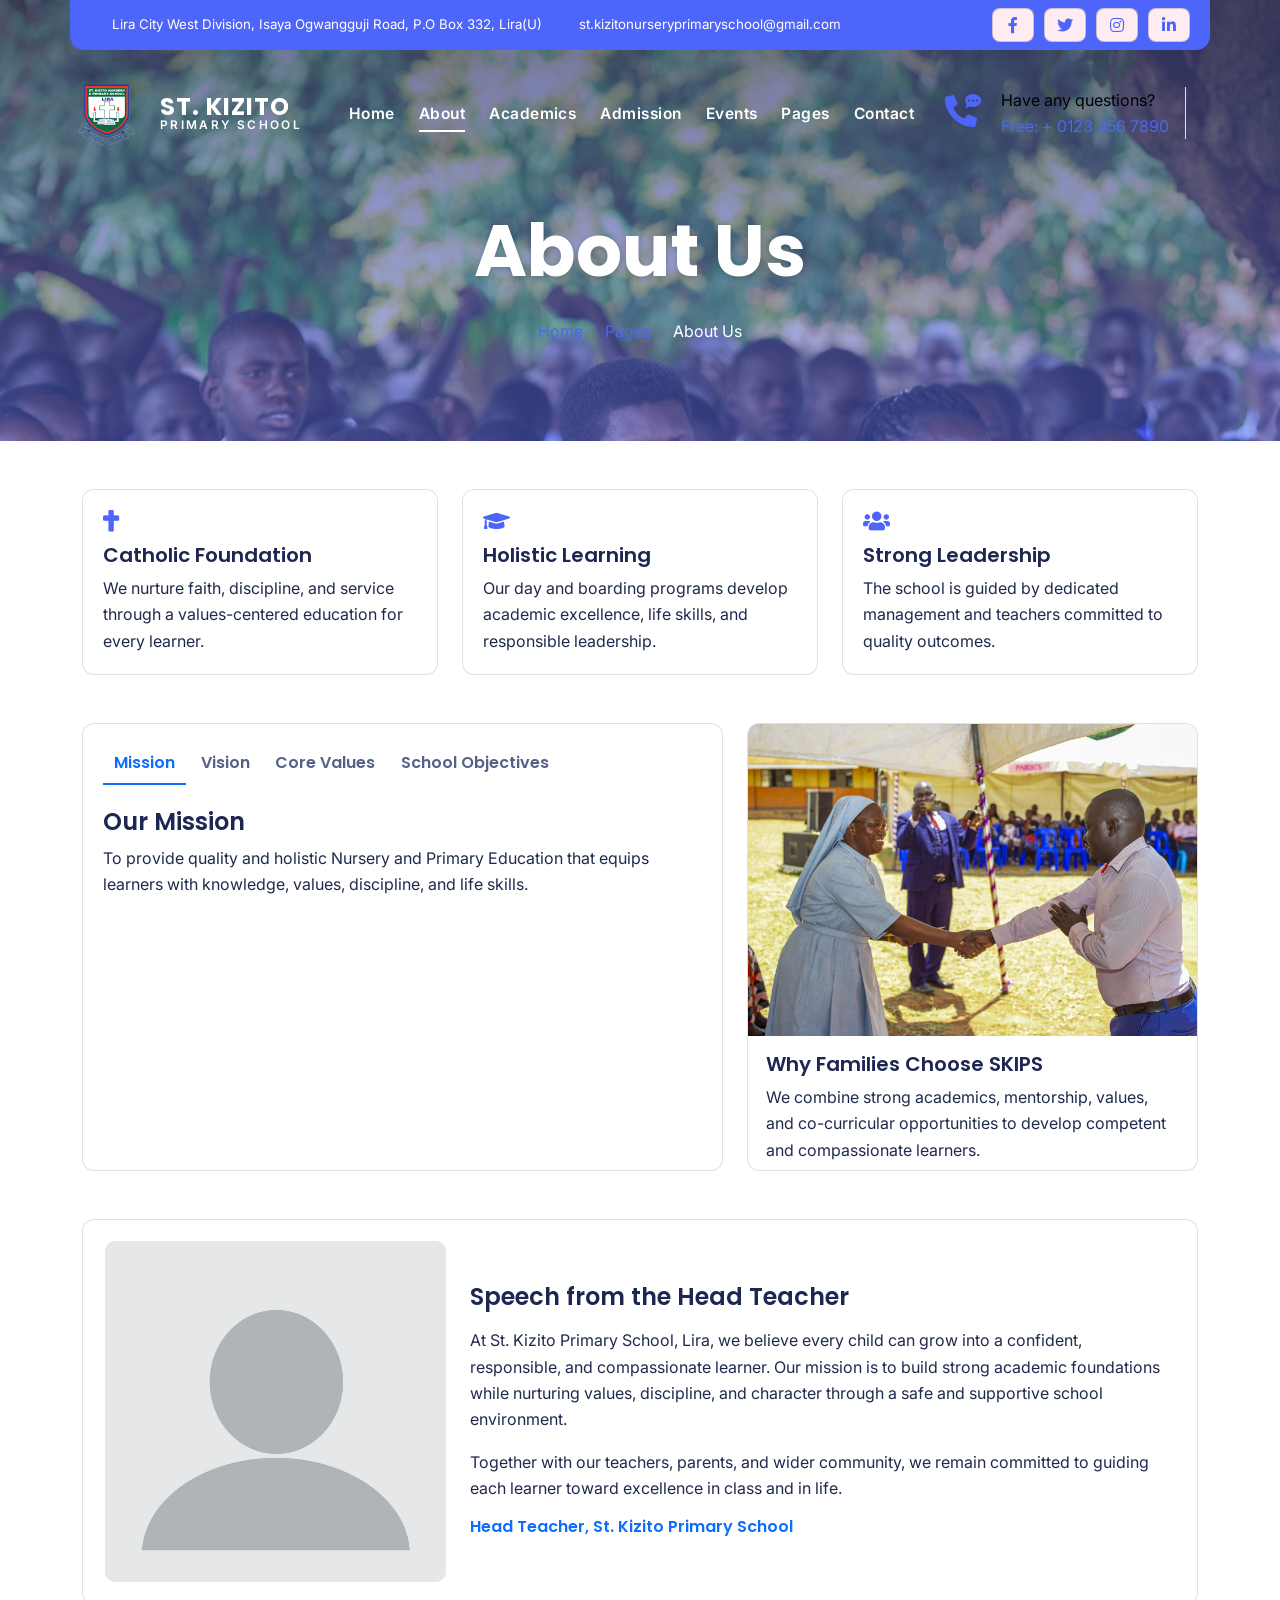
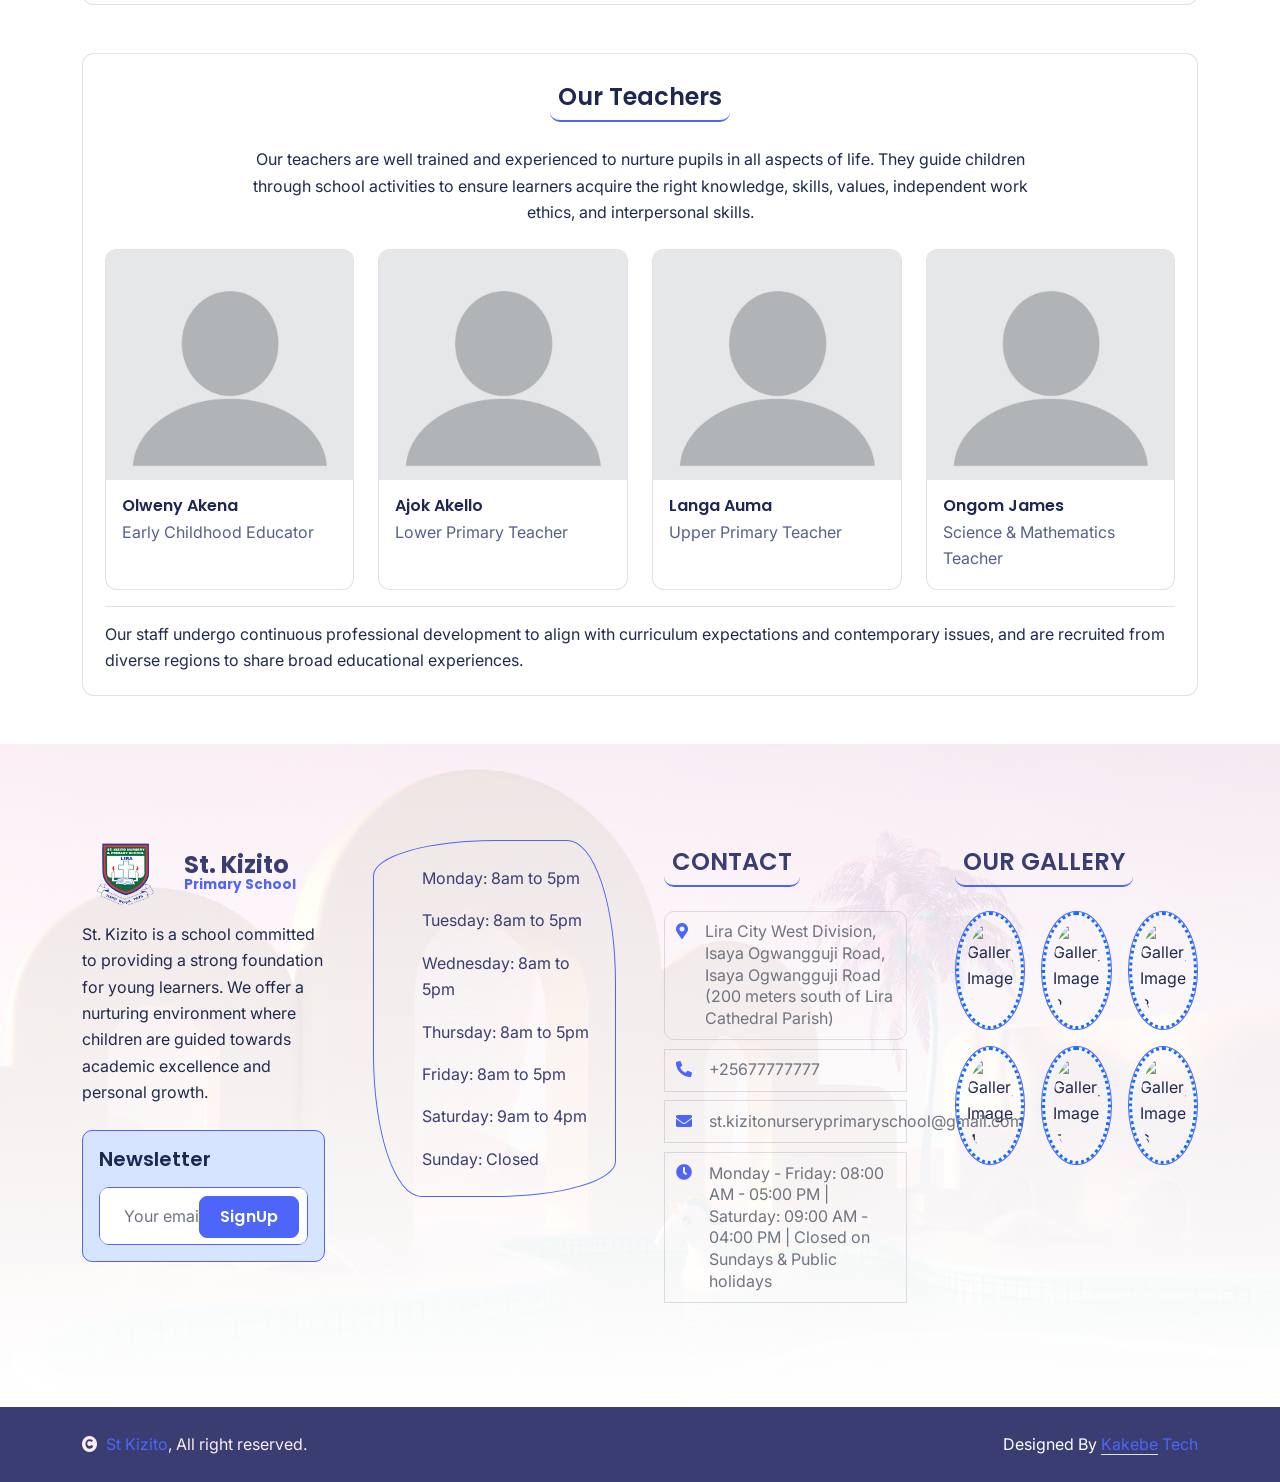
==== commit 420f414b: "Modified pages" ====
--- a/about.html
+++ b/about.html
@@ -59,7 +59,15 @@
                 </div>
                 <div class="container px-0">
                     <nav class="navbar navbar-light navbar-expand-xl py-3">
-                        <a href="index.html" class="navbar-brand"><h1 class=" display-6">St <span class="text-secondary">Kizito</span></h1></a>
+                        <a href="index.html" class="navbar-brand school-brand" aria-label="ST. KIZITO PRIMARY SCHOOL">
+                            <span class="school-brand-badge" aria-hidden="true">
+                                <img src="img/stkizito (1).png" alt="" class="school-brand-badge-img">
+                            </span>
+                            <span class="school-brand-text">
+                                <span class="school-brand-title">ST. KIZITO</span>
+                                <span class="school-brand-subtitle">PRIMARY SCHOOL</span>
+                            </span>
+                        </a>
                         <button class="navbar-toggler py-2 px-3" type="button" data-bs-toggle="collapse" data-bs-target="#navbarCollapse">
                             <span class="fa fa-bars text-primary"></span>
                         </button>
@@ -261,7 +269,7 @@
             <div class="about-speech-card wow fadeIn" data-wow-delay="0.1s">
                 <div class="row g-4 align-items-center">
                     <div class="col-lg-4">
-                        <img src="img/program-teacher.jpg" class="img-fluid rounded-3" alt="Head teacher at St Kizito">
+                        <img src="img/blank-profile.png" class="img-fluid rounded-3" alt="Head teacher at St Kizito">
                     </div>
                     <div class="col-lg-8">
                         <h4 class="mb-3">Speech from the Head Teacher</h4>
@@ -282,7 +290,7 @@
                 <div class="row g-4">
                     <div class="col-md-6 col-lg-3">
                         <div class="about-teacher-card h-100">
-                            <img src="img/denise.png" class="img-fluid" alt="Early childhood teacher">
+                            <img src="img/blank-profile.png" class="img-fluid" alt="Early childhood teacher">
                             <div class="about-teacher-meta">
                                 <h5>Olweny Akena</h5>
                                 <p class="mb-0">Early Childhood Educator</p>
@@ -291,7 +299,7 @@
                     </div>
                     <div class="col-md-6 col-lg-3">
                         <div class="about-teacher-card h-100">
-                            <img src="img/denise.png" class="img-fluid" alt="Lower primary teacher">
+                            <img src="img/blank-profile.png" class="img-fluid" alt="Lower primary teacher">
                             <div class="about-teacher-meta">
                                 <h5>Ajok Akello</h5>
                                 <p class="mb-0">Lower Primary Teacher</p>
@@ -300,7 +308,7 @@
                     </div>
                     <div class="col-md-6 col-lg-3">
                         <div class="about-teacher-card h-100">
-                            <img src="img/denise.png" class="img-fluid" alt="Upper primary teacher">
+                            <img src="img/blank-profile.png" class="img-fluid" alt="Upper primary teacher">
                             <div class="about-teacher-meta">
                                 <h5>Langa Auma</h5>
                                 <p class="mb-0">Upper Primary Teacher</p>
@@ -309,7 +317,7 @@
                     </div>
                     <div class="col-md-6 col-lg-3">
                         <div class="about-teacher-card h-100">
-                            <img src="img/denise.png" class="img-fluid" alt="Science and mathematics teacher">
+                            <img src="img/blank-profile.png" class="img-fluid" alt="Science and mathematics teacher">
                             <div class="about-teacher-meta">
                                 <h5>Ongom James</h5>
                                 <p class="mb-0">Science & Mathematics Teacher</p>
@@ -328,7 +336,12 @@
                 <div class="row g-5">
                     <div class="col-md-6 col-lg-4 col-xl-3">
                         <div class="footer-item">
-                            <h2 class="fw-bold mb-3"><span class="text-dark mb-0">St. Kizito</span><span class="text-secondary"> Kizito</span></h2>
+                            <div class="footer-brand mb-3">
+                                <span class="footer-brand-badge" aria-hidden="true">
+                                    <img src="img/stkizito (1).png" alt="" class="footer-brand-badge-img">
+                                </span>
+                                <h2 class="fw-bold mb-0" style="display: flex; flex-direction:column; line-height: 1.02;"><span class="text-dark mb-0 footer-brand-title">St. Kizito</span><span class="text-secondary footer-brand-subtitle"> Primary School</span></h2>
+                            </div>
                             <p class="mb-4">St. Kizito is a school committed to providing a strong foundation for young learners. We offer a nurturing environment where children are guided towards academic excellence and personal growth.</p>
                             <div class="border border-secondary p-3 rounded bg-light">
                                 <h5 class="mb-3">Newsletter</h5>
--- a/css/style.css
+++ b/css/style.css
@@ -800,6 +800,37 @@
     background-position: top center;
     background-repeat: no-repeat;
     background-size: cover;
+}
+
+.footer-brand {
+    display: inline-flex;
+    align-items: center;
+    gap: .65rem;
+}
+
+.footer-brand h2 {
+    line-height: 1.05;
+}
+
+.footer-brand-badge {
+    width: 5.7rem;
+    height: 4.05rem;
+    flex: 0 0 auto;
+}
+
+.footer-brand-badge-img {
+    width: 100%;
+    height: 100%;
+    object-fit: contain;
+    display: block;
+}
+
+.footer-brand-title {
+    font-size: 1.50rem;
+}
+
+.footer-brand-subtitle {
+    font-size: 0.85rem;
 }
 
 .footer .footer-galary-img img {
@@ -921,9 +952,50 @@
     border-bottom: 0;
 }
 
-.navbar .navbar-brand h1 {
-    font-weight: 800;
-    letter-spacing: 0.02em;
+.school-brand {
+    display: inline-flex;
+    align-items: center;
+    gap: .72rem;
+    text-decoration: none;
+}
+
+.school-brand-badge {
+    width: 4.9rem;
+    height: 5.25rem;
+    display: inline-flex;
+    align-items: center;
+    justify-content: center;
+    flex: 0 0 auto;
+}
+
+.school-brand-badge-img {
+    width: 100%;
+    height: 100%;
+    object-fit: contain;
+    display: block;
+    filter: drop-shadow(0 3px 8px rgba(12, 17, 40, 0.28));
+}
+
+.school-brand-text {
+    display: flex;
+    flex-direction: column;
+    line-height: 1.02;
+}
+
+.school-brand-title {
+    font-family: 'Poppins', Arial, sans-serif;
+    font-size: 1.5rem;
+    font-weight: 700;
+    letter-spacing: .04em;
+    color: #FFFFFF;
+}
+
+.school-brand-subtitle {
+    font-family: 'Inter', 'Segoe UI', sans-serif;
+    font-size: .74rem;
+    font-weight: 600;
+    letter-spacing: .2em;
+    color: rgba(255, 255, 255, 0.92);
 }
 
 .navbar .navbar-nav .nav-link {
@@ -1326,7 +1398,10 @@
 
 .site-header .navbar .navbar-nav .nav-link,
 .site-header .navbar .navbar-brand h1,
-.site-header .navbar .dropdown-toggle::after {
+.site-header .navbar .dropdown-toggle::after,
+.site-header .school-brand-title,
+.site-header .school-brand-subtitle,
+.site-header .school-brand-badge {
     color: #FFFFFF !important;
 }
 
@@ -1340,7 +1415,10 @@
 
 .site-header.scrolled .navbar .navbar-nav .nav-link,
 .site-header.scrolled .navbar .navbar-brand h1,
-.site-header.scrolled .navbar .dropdown-toggle::after {
+.site-header.scrolled .navbar .dropdown-toggle::after,
+.site-header.scrolled .school-brand-title,
+.site-header.scrolled .school-brand-subtitle,
+.site-header.scrolled .school-brand-badge {
     color: #1D2752 !important;
 }
 
@@ -1714,7 +1792,10 @@
 
 .site-header.menu-open .navbar .navbar-nav .nav-link,
 .site-header.menu-open .navbar .navbar-brand h1,
-.site-header.menu-open .navbar .dropdown-toggle::after {
+.site-header.menu-open .navbar .dropdown-toggle::after,
+.site-header.menu-open .school-brand-title,
+.site-header.menu-open .school-brand-subtitle,
+.site-header.menu-open .school-brand-badge {
     color: #1D2752 !important;
 }
 
@@ -1808,6 +1889,20 @@
 }
 
 @media (max-width: 991.98px) {
+    .school-brand-badge {
+        width: 4.5rem;
+        height: 4.8rem;
+    }
+
+    .school-brand-title {
+        font-size: .88rem;
+    }
+
+    .school-brand-subtitle {
+        font-size: .6rem;
+        letter-spacing: .14em;
+    }
+
     .hero-carousel .carousel-control-prev,
     .hero-carousel .carousel-control-next {
         width: 14%;
@@ -1825,4 +1920,25 @@
         border-radius: 0;
     }
 }
+
+@media (max-width: 575.98px) {
+    .school-brand {
+        gap: .55rem;
+    }
+
+    .school-brand-badge {
+        width: 2.3rem;
+        height: 2.55rem;
+    }
+
+    .school-brand-subtitle {
+        font-size: .5rem;
+        letter-spacing: .11em;
+    }
+
+    .footer-brand-badge {
+        width: 2.35rem;
+        height: 2.7rem;
+    }
+}
 /*** Round 4 Refinements End ***/
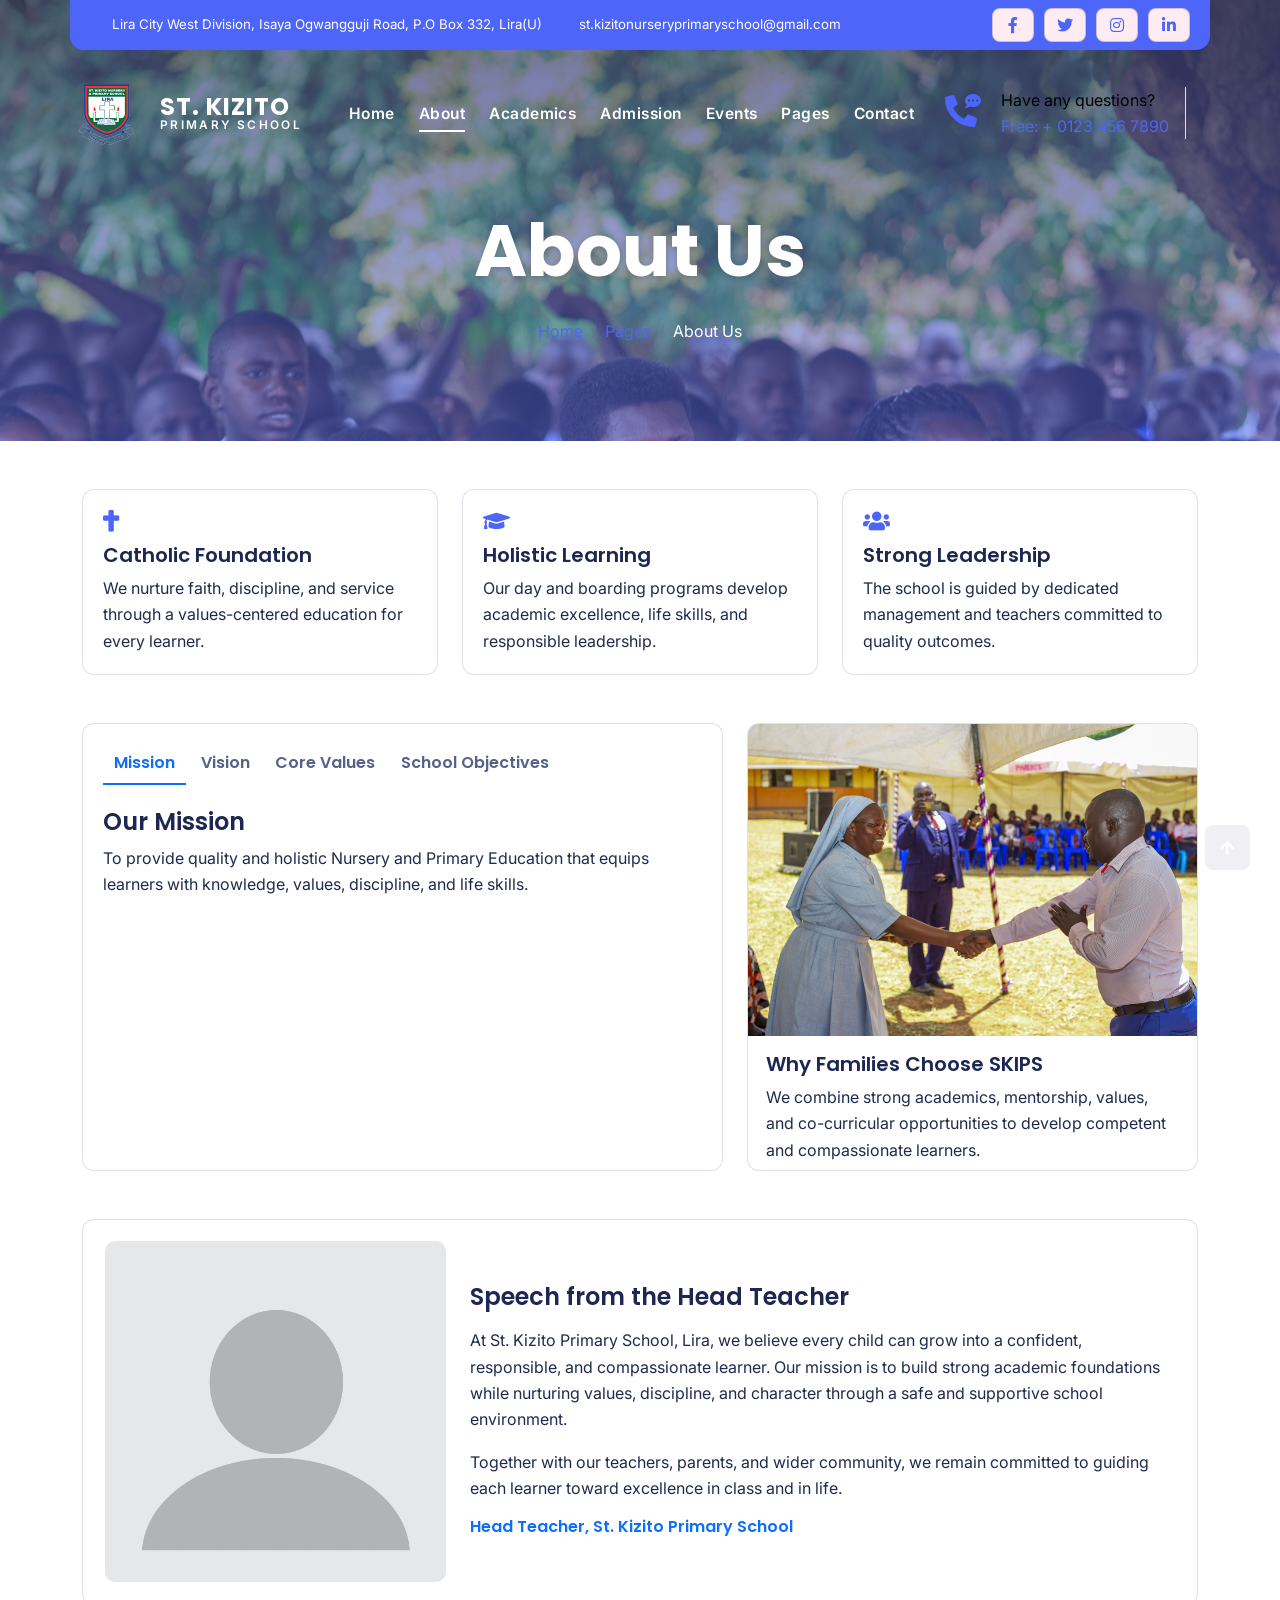
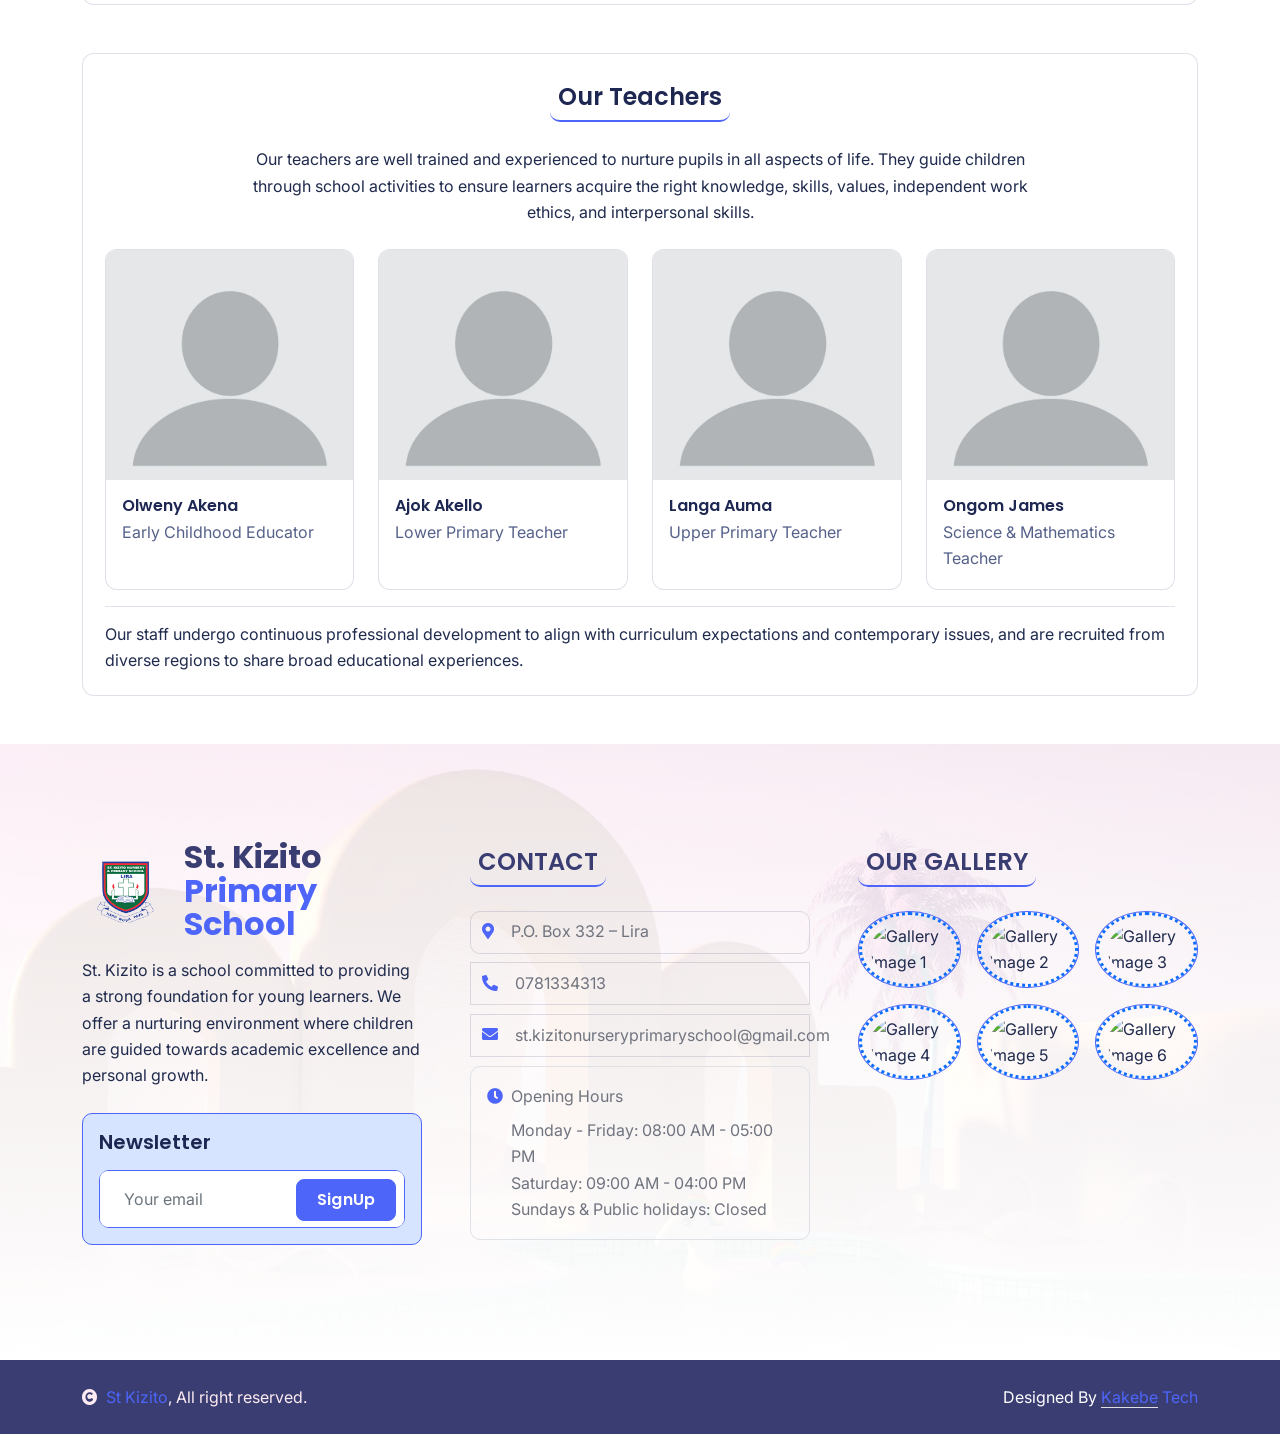
==== commit b061ae5e: "Update" ====
--- a/about.html
+++ b/about.html
@@ -334,13 +334,13 @@
         <div class="container-fluid footer py-5 wow fadeIn" data-wow-delay="0.1s">
             <div class="container py-5">
                 <div class="row g-5">
-                    <div class="col-md-6 col-lg-4 col-xl-3">
+                    <div class="col-md-6 col-lg-4 col-xl-4">
                         <div class="footer-item">
                             <div class="footer-brand mb-3">
                                 <span class="footer-brand-badge" aria-hidden="true">
                                     <img src="img/stkizito (1).png" alt="" class="footer-brand-badge-img">
                                 </span>
-                                <h2 class="fw-bold mb-0" style="display: flex; flex-direction:column; line-height: 1.02;"><span class="text-dark mb-0 footer-brand-title">St. Kizito</span><span class="text-secondary footer-brand-subtitle"> Primary School</span></h2>
+                                <h2 class="fw-bold mb-0"><span class="text-dark mb-0">St. Kizito</span><span class="text-secondary"> Primary School</span></h2>
                             </div>
                             <p class="mb-4">St. Kizito is a school committed to providing a strong foundation for young learners. We offer a nurturing environment where children are guided towards academic excellence and personal growth.</p>
                             <div class="border border-secondary p-3 rounded bg-light">
@@ -352,31 +352,29 @@
                             </div>
                         </div>
                     </div>
-                    <div class="col-md-6 col-lg-4 col-xl-3">
-                        <div class="footer-item">
-                            <div class="d-flex flex-column p-4 ps-5 text-dark border border-secondary" style="border-radius: 50% 20% / 10% 40%;">
-                                <p>Monday: 8am to 5pm</p>
-                                <p>Tuesday: 8am to 5pm</p>
-                                <p>Wednesday: 8am to 5pm</p>
-                                <p>Thursday: 8am to 5pm</p>
-                                <p>Friday: 8am to 5pm</p>
-                                <p>Saturday: 9am to 4pm</p>
-                                <p class="mb-0">Sunday: Closed</p>
-                            </div>
-                        </div>
-                    </div>
-                    <div class="col-md-6 col-lg-4 col-xl-3">
+                    <div class="col-md-6 col-lg-4 col-xl-4">
                         <div class="footer-item">
                             <h4 class="text-dark mb-4 border-bottom border-secondary border-2 d-inline-block p-2 title-border-radius">CONTACT</h4>
                             <div class="d-flex flex-column align-items-start">
-                                <a href="javascript:void(0)" class="text-body mb-4"><i class="fa fa-map-marker-alt text-secondary me-2"></i> Lira City West Division, Isaya Ogwangguji Road, Isaya Ogwangguji Road (200 meters south of Lira Cathedral Parish)</a>
-                                <a href="javascript:void(0)" class="text-start rounded-0 text-body mb-4"><i class="fa fa-phone-alt text-secondary me-2"></i> +25677777777</a>
+                                <a href="javascript:void(0)" class="text-body mb-4"><i class="fa fa-map-marker-alt text-secondary me-2"></i> P.O. Box 332 – Lira</a>
+                                <a href="javascript:void(0)" class="text-start rounded-0 text-body mb-4"><i class="fa fa-phone-alt text-secondary me-2"></i> 0781334313</a>
                                 <a href="mailto:st.kizitonurseryprimaryschool@gmail.com" class="text-start rounded-0 text-body mb-4"><i class="fas fa-envelope text-secondary me-2"></i> st.kizitonurseryprimaryschool@gmail.com</a>
-                                <a href="javascript:void(0)" class="text-start rounded-0 text-body mb-4"><i class="fa fa-clock text-secondary me-2"></i> Monday - Friday: 08:00 AM - 05:00 PM | Saturday: 09:00 AM - 04:00 PM | Closed on Sundays & Public holidays</a>
-                            </div>
-                        </div>
-                    </div>
-                    <div class="col-md-6 col-lg-4 col-xl-3">
+                                <div class="text-start text-body mb-4 p-3 rounded border w-100">
+                                    <div class="d-flex align-items-center mb-2">
+                                        <i class="fa fa-clock text-secondary me-2"></i>
+                                        <span class="fw-semibold">Opening Hours</span>
+                                         
+                                    </div>
+                                    <ul class="list-unstyled mb-0 ps-4">
+                                        <li>Monday - Friday: 08:00 AM - 05:00 PM</li>
+                                        <li>Saturday: 09:00 AM - 04:00 PM</li>
+                                        <li>Sundays &amp; Public holidays: Closed</li>
+                                    </ul>
+                                </div>
+                            </div>
+                        </div>
+                    </div>
+                    <div class="col-md-6 col-lg-4 col-xl-4">
                         <div class="footer-item">
                             <h4 class="text-dark mb-4 border-bottom border-secondary border-2 d-inline-block p-2 title-border-radius">OUR GALLERY</h4>
                             <div class="row g-3">
--- a/css/style.css
+++ b/css/style.css
@@ -1888,6 +1888,116 @@
     padding-top: .85rem;
 }
 
+.program-fees-page {
+    position: relative;
+}
+
+.program-fees-hero,
+.fees-section-card,
+.fees-summary-card,
+.fees-note-card,
+.program-fees-note {
+    background: #FFFFFF;
+    border: 1px solid var(--school-border);
+    border-radius: 12px;
+    box-shadow: none;
+}
+
+.program-fees-hero {
+    padding: 1.5rem;
+}
+
+.program-fees-kicker {
+    display: inline-block;
+    margin-bottom: .75rem;
+    font-family: 'Poppins', Arial, sans-serif;
+    font-size: .78rem;
+    font-weight: 700;
+    letter-spacing: .12em;
+    text-transform: uppercase;
+    color: var(--bs-primary);
+}
+
+.program-fees-note,
+.fees-summary-card,
+.fees-note-card {
+    padding: 1.1rem;
+}
+
+.fees-summary-card h5,
+.fees-note-card h4,
+.fees-section-card h3 {
+    font-family: 'Poppins', Arial, sans-serif;
+}
+
+.fees-summary-card {
+    height: 100%;
+}
+
+.fees-summary-card p,
+.program-fees-note p,
+.fees-note-card p,
+.fees-note-item span {
+    color: var(--school-ink-soft);
+}
+
+.fees-table {
+    margin-bottom: 0;
+}
+
+.fees-table thead th {
+    background: #1D2752;
+    color: #FFFFFF;
+    text-transform: uppercase;
+    letter-spacing: .04em;
+    font-size: .82rem;
+}
+
+.fees-table tbody td {
+    font-size: .96rem;
+    color: var(--school-ink);
+}
+
+.fees-table th,
+.fees-table td {
+    text-align: center;
+    padding: .9rem .85rem;
+}
+
+.fees-pill {
+    display: inline-flex;
+    align-items: center;
+    gap: .35rem;
+    border-radius: 999px;
+    background: rgba(77, 101, 249, 0.12);
+    color: var(--bs-primary);
+    font-size: .77rem;
+    font-weight: 700;
+    letter-spacing: .08em;
+    text-transform: uppercase;
+    padding: .35rem .7rem;
+}
+
+.fees-note-list {
+    padding-left: 1rem;
+}
+
+.fees-note-list li {
+    margin-bottom: .4rem;
+}
+
+.fees-note-item {
+    display: grid;
+    gap: .2rem;
+    padding: .75rem 0;
+    border-bottom: 1px solid rgba(57, 61, 114, 0.12);
+}
+
+.fees-note-item:last-child {
+    border-bottom: 0;
+    padding-bottom: 0;
+}
+
 @media (max-width: 991.98px) {
     .school-brand-badge {
         width: 4.5rem;
@@ -1940,5 +2050,9 @@
         width: 2.35rem;
         height: 2.7rem;
     }
+
+    .program-fees-hero {
+        padding: 1.2rem;
+    }
 }
 /*** Round 4 Refinements End ***/
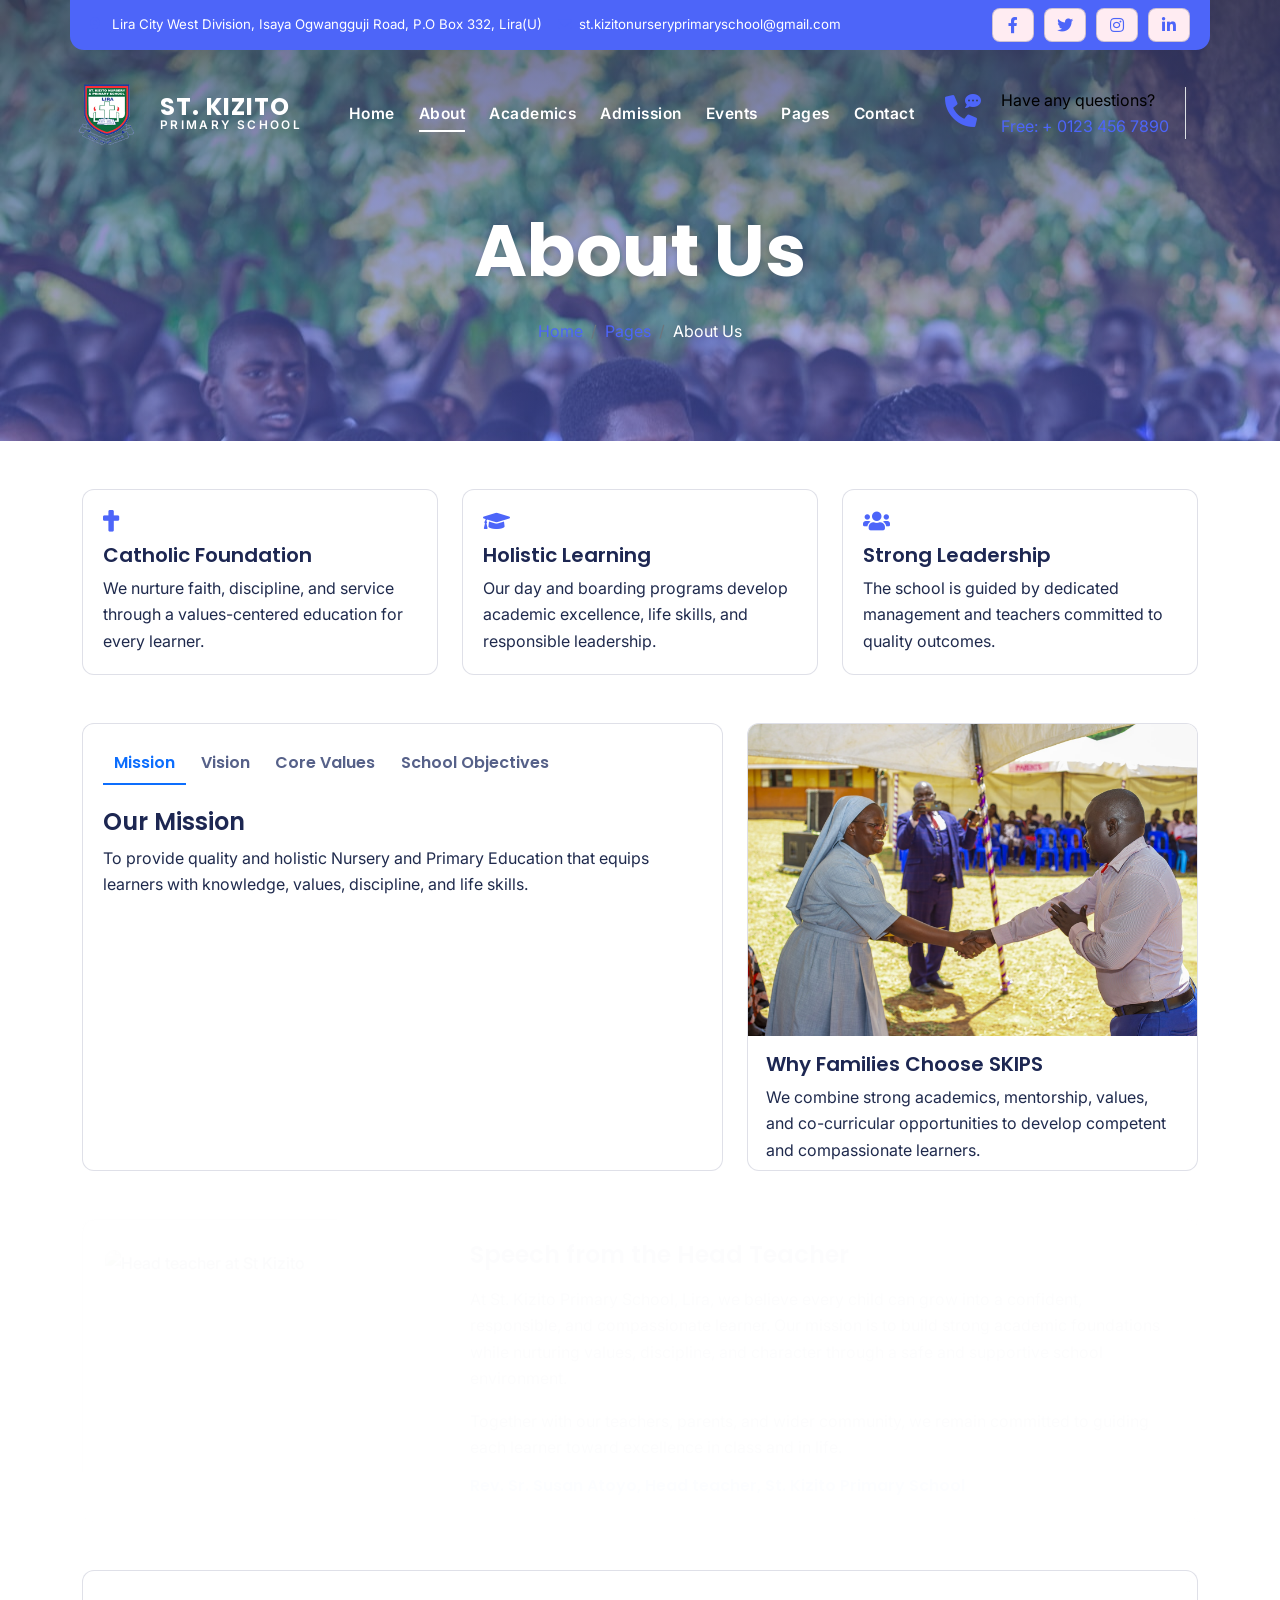
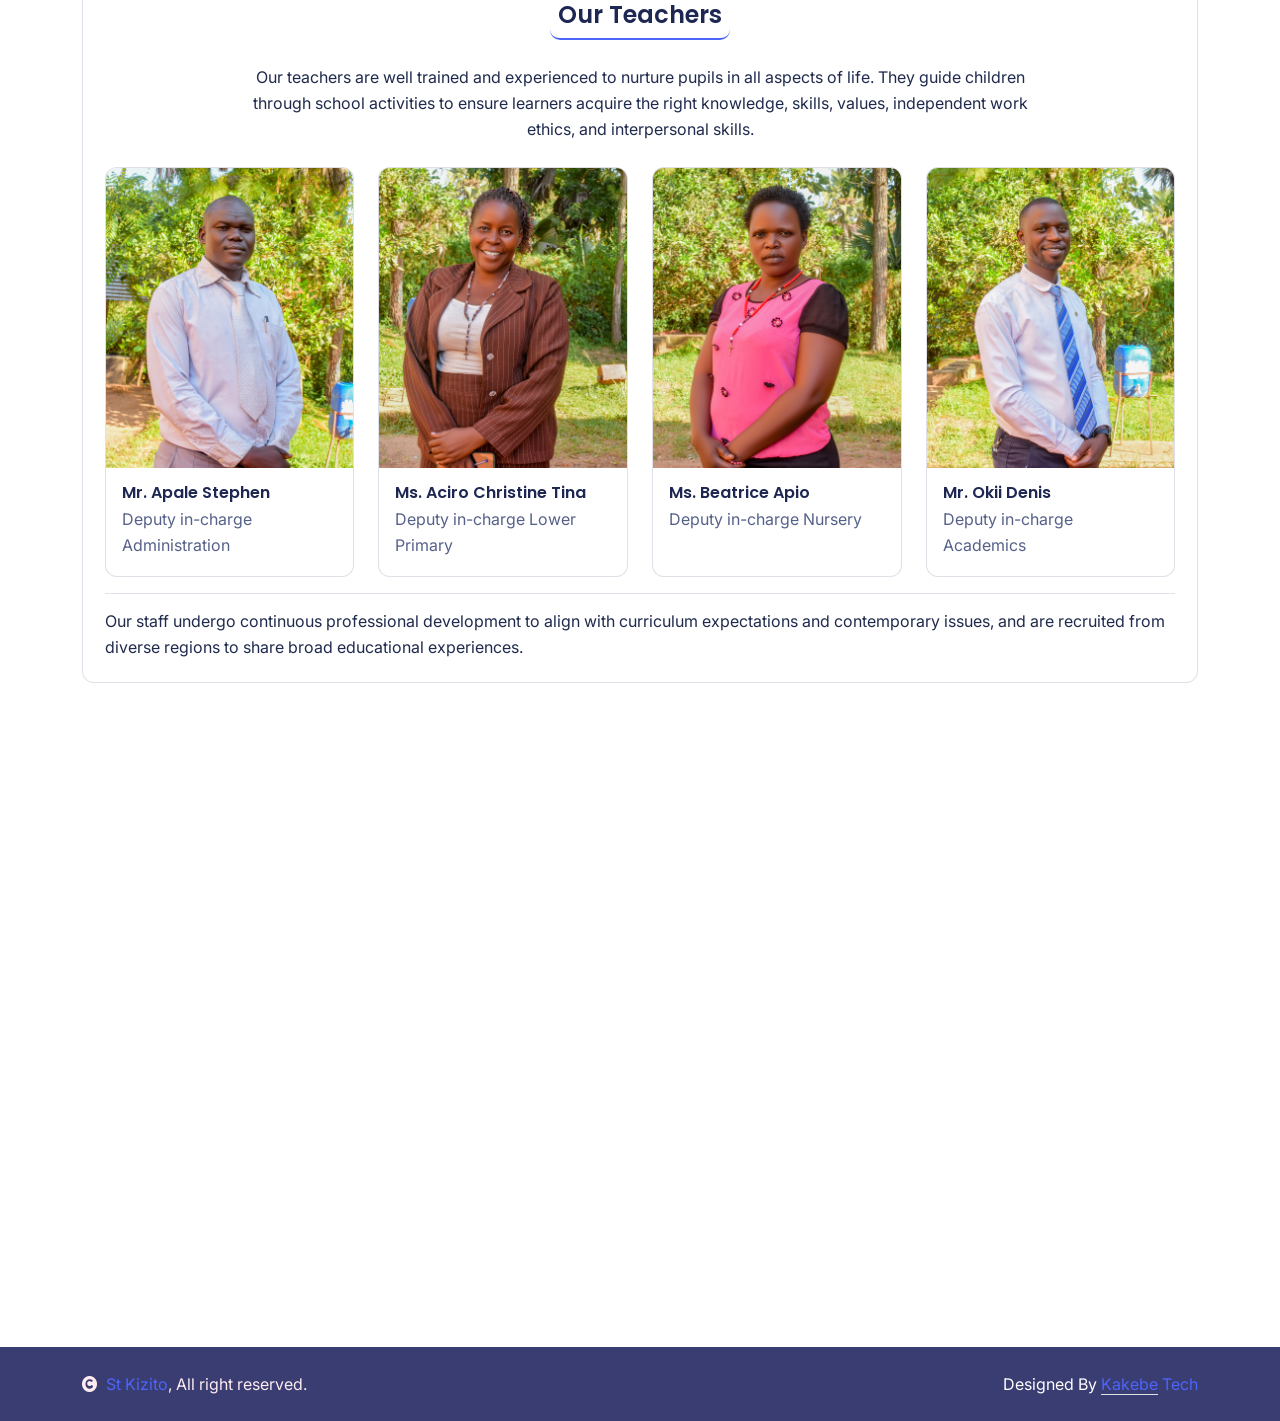
==== commit 2be09950: "team" ====
--- a/about.html
+++ b/about.html
@@ -269,13 +269,13 @@
             <div class="about-speech-card wow fadeIn" data-wow-delay="0.1s">
                 <div class="row g-4 align-items-center">
                     <div class="col-lg-4">
-                        <img src="img/blank-profile.png" class="img-fluid rounded-3" alt="Head teacher at St Kizito">
+                        <img src="img/headteacher.jpeg" class="img-fluid rounded-3" alt="Head teacher at St Kizito">
                     </div>
                     <div class="col-lg-8">
                         <h4 class="mb-3">Speech from the Head Teacher</h4>
                         <p class="mb-3">At St. Kizito Primary School, Lira, we believe every child can grow into a confident, responsible, and compassionate learner. Our mission is to build strong academic foundations while nurturing values, discipline, and character through a safe and supportive school environment.</p>
                         <p class="mb-0">Together with our teachers, parents, and wider community, we remain committed to guiding each learner toward excellence in class and in life.</p>
-                        <span class="headteacher-signoff">Head Teacher, St. Kizito Primary School</span>
+                        <span class="headteacher-signoff">Rev. Sr. Susan Atoyo, Head teacher, St. Kizito Primary School</span>
                     </div>
                 </div>
             </div>
@@ -290,37 +290,37 @@
                 <div class="row g-4">
                     <div class="col-md-6 col-lg-3">
                         <div class="about-teacher-card h-100">
-                            <img src="img/blank-profile.png" class="img-fluid" alt="Early childhood teacher">
+                            <img src="img/administration.jpeg" class="img-fluid" alt="Deputy in-charge Administration">
                             <div class="about-teacher-meta">
-                                <h5>Olweny Akena</h5>
-                                <p class="mb-0">Early Childhood Educator</p>
+                                <h5>Mr. Apale Stephen</h5>
+                                <p class="mb-0">Deputy in-charge Administration</p>
+                            </div>
+                        </div>
+                    </div>
+                    <div class="col-md-6 col-lg-3">
+                        <div class="about-teacher-card h-120">
+                            <img src="img/lower_primary.jpeg" class="img-fluid" alt="Deputy in-charge Lower Primary">
+                            <div class="about-teacher-meta">
+                                <h5>Ms. Aciro Christine Tina</h5>
+                                <p class="mb-0">Deputy in-charge Lower Primary</p>
                             </div>
                         </div>
                     </div>
                     <div class="col-md-6 col-lg-3">
                         <div class="about-teacher-card h-100">
-                            <img src="img/blank-profile.png" class="img-fluid" alt="Lower primary teacher">
+                            <img src="img/nursery.jpeg" class="img-fluid" alt="Deputy in-charge Nursery">
                             <div class="about-teacher-meta">
-                                <h5>Ajok Akello</h5>
-                                <p class="mb-0">Lower Primary Teacher</p>
+                                <h5>Ms. Beatrice Apio</h5>
+                                <p class="mb-0">Deputy in-charge Nursery</p>
                             </div>
                         </div>
                     </div>
                     <div class="col-md-6 col-lg-3">
                         <div class="about-teacher-card h-100">
-                            <img src="img/blank-profile.png" class="img-fluid" alt="Upper primary teacher">
+                            <img src="img/academics.jpeg" class="img-fluid" alt="Deputy in-charge Academics">
                             <div class="about-teacher-meta">
-                                <h5>Langa Auma</h5>
-                                <p class="mb-0">Upper Primary Teacher</p>
-                            </div>
-                        </div>
-                    </div>
-                    <div class="col-md-6 col-lg-3">
-                        <div class="about-teacher-card h-100">
-                            <img src="img/blank-profile.png" class="img-fluid" alt="Science and mathematics teacher">
-                            <div class="about-teacher-meta">
-                                <h5>Ongom James</h5>
-                                <p class="mb-0">Science & Mathematics Teacher</p>
+                                <h5>Mr. Okii Denis</h5>
+                                <p class="mb-0">Deputy in-charge Academics</p>
                             </div>
                         </div>
                     </div>
--- a/css/style.css
+++ b/css/style.css
@@ -1865,7 +1865,7 @@
 
 .about-teacher-card img {
     width: 100%;
-    height: 230px;
+    height: 300px;
     object-fit: cover;
 }
 
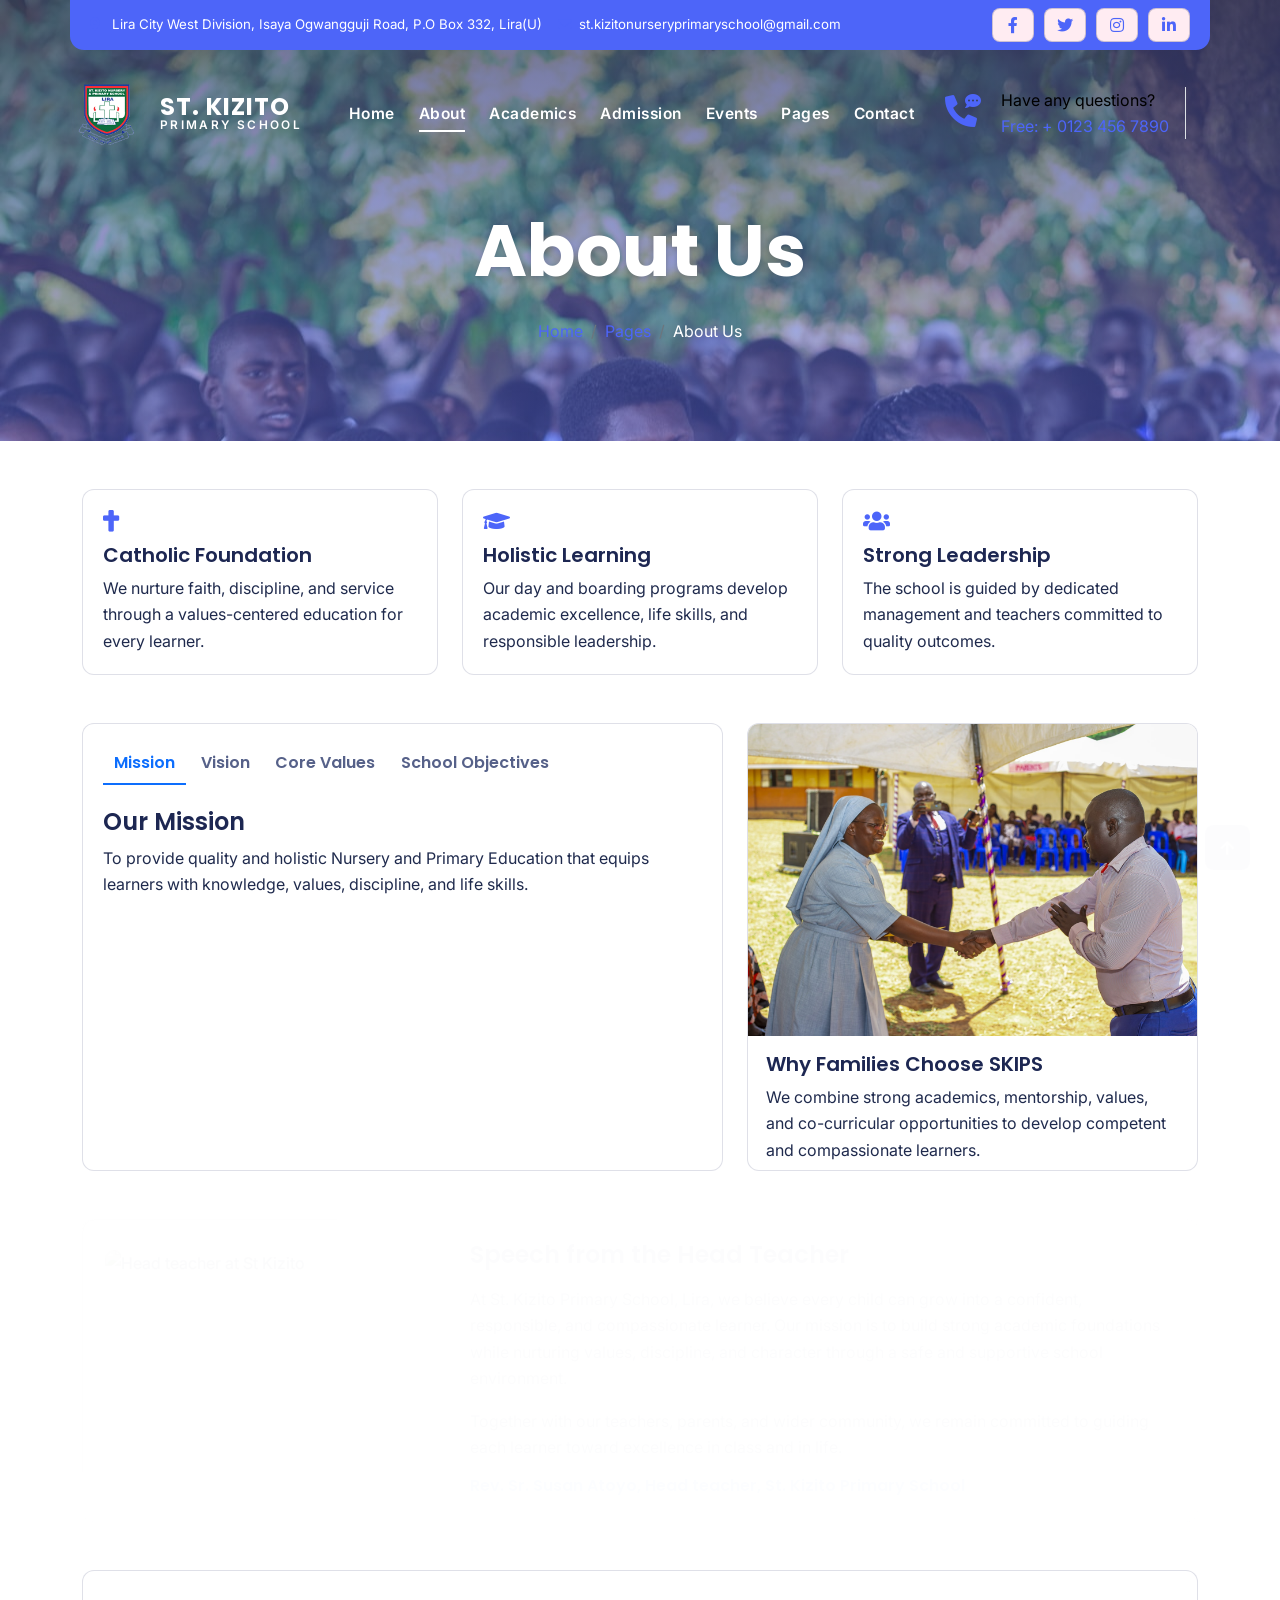
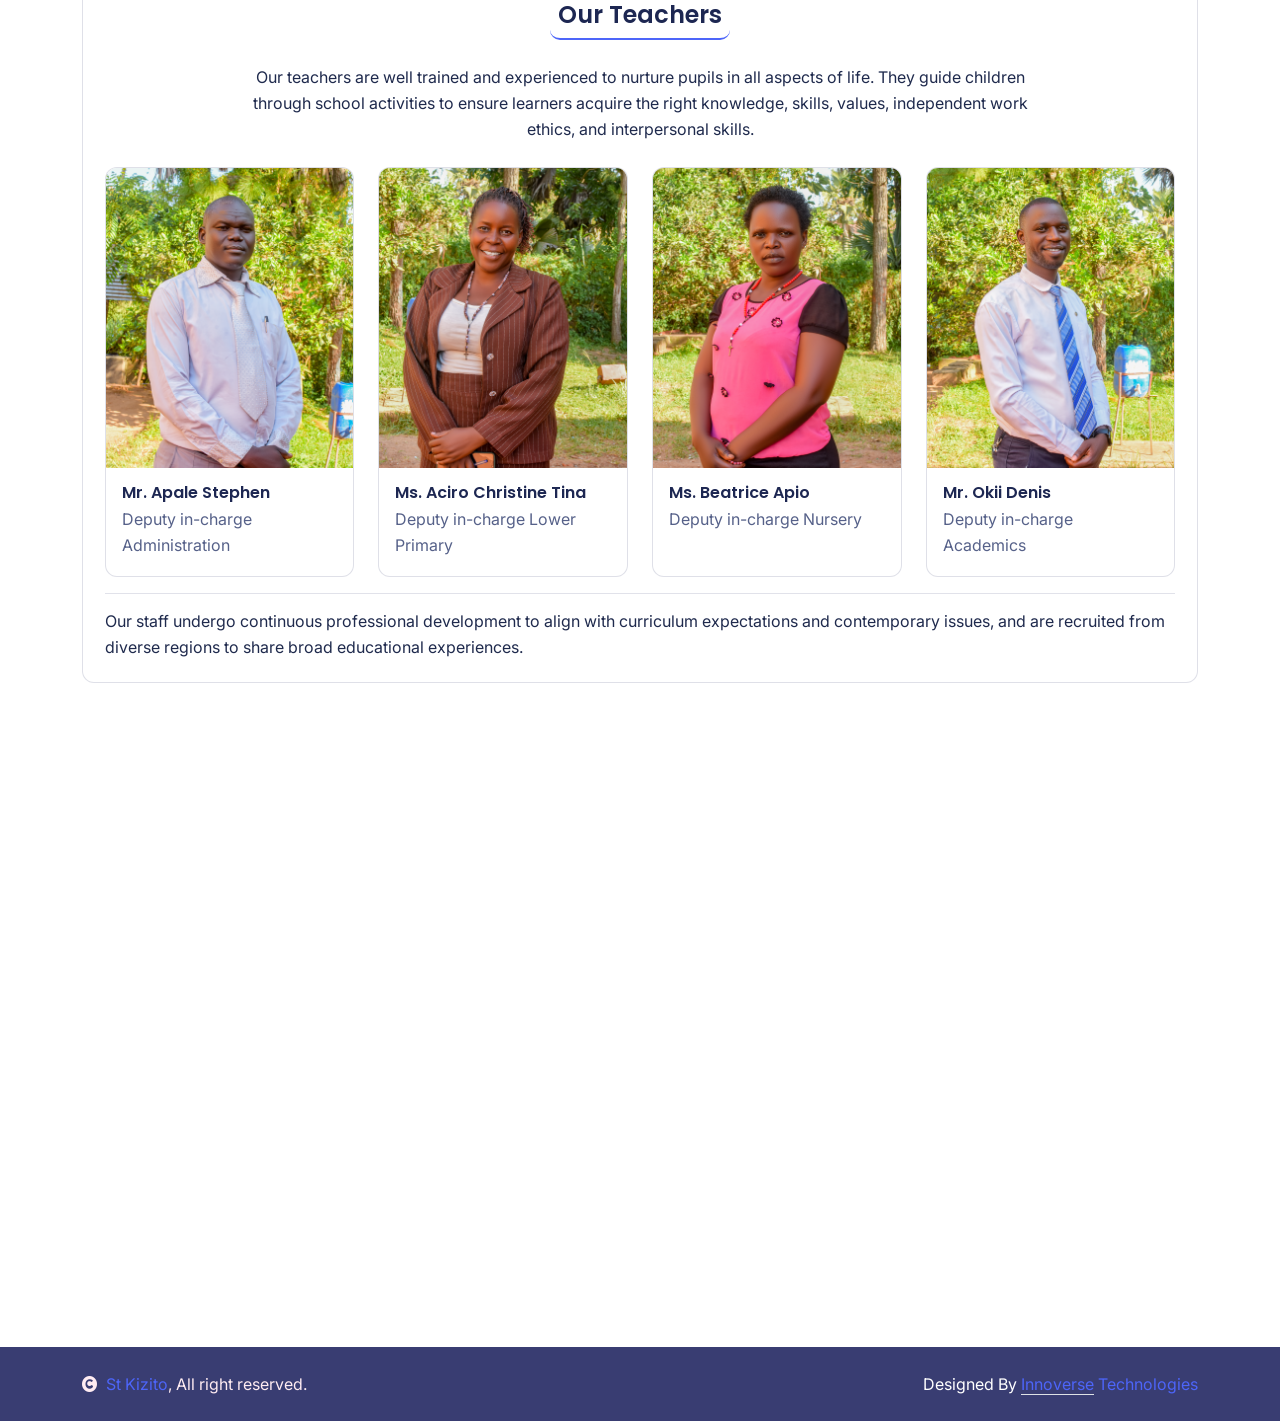
==== commit e1aa5941: "Modified gallery" ====
--- a/about.html
+++ b/about.html
@@ -380,32 +380,32 @@
                             <div class="row g-3">
                                 <div class="col-4">
                                     <div class="footer-galary-img rounded-circle border border-secondary">
-                                        <img src="img/galary-1.jpg" class="img-fluid rounded-circle p-2" alt="Gallery Image 1">
-                                    </div>
-                                </div>
-                                <div class="col-4">
-                                    <div class="footer-galary-img rounded-circle border border-secondary">
-                                        <img src="img/galary-2.jpg" class="img-fluid rounded-circle p-2" alt="Gallery Image 2">
-                                    </div>
-                                </div>
-                                <div class="col-4">
-                                    <div class="footer-galary-img rounded-circle border border-secondary">
-                                        <img src="img/galary-3.jpg" class="img-fluid rounded-circle p-2" alt="Gallery Image 3">
-                                    </div>
-                                </div>
-                                <div class="col-4">
-                                    <div class="footer-galary-img rounded-circle border border-secondary">
-                                        <img src="img/galary-4.jpg" class="img-fluid rounded-circle p-2" alt="Gallery Image 4">
-                                    </div>
-                                </div>
-                                <div class="col-4">
-                                    <div class="footer-galary-img rounded-circle border border-secondary">
-                                        <img src="img/galary-5.jpg" class="img-fluid rounded-circle p-2" alt="Gallery Image 5">
-                                    </div>
-                                </div>
-                                <div class="col-4">
-                                    <div class="footer-galary-img rounded-circle border border-secondary">
-                                        <img src="img/galary-6.jpg" class="img-fluid rounded-circle p-2" alt="Gallery Image 6">
+                                        <img src="img/stkizito (8) (1).jpg" class="img-fluid rounded-circle p-2" alt="Gallery Image 1">
+                                    </div>
+                                </div>
+                                <div class="col-4">
+                                    <div class="footer-galary-img rounded-circle border border-secondary">
+                                        <img src="img/stkizito (1) (1).jpg" class="img-fluid rounded-circle p-2" alt="Gallery Image 2">
+                                    </div>
+                                </div>
+                                <div class="col-4">
+                                    <div class="footer-galary-img rounded-circle border border-secondary">
+                                        <img src="img/stkizito (13) (1).jpg" class="img-fluid rounded-circle p-2" alt="Gallery Image 3">
+                                    </div>
+                                </div>
+                                <div class="col-4">
+                                    <div class="footer-galary-img rounded-circle border border-secondary">
+                                        <img src="img/stkizito (12) (1).jpg" class="img-fluid rounded-circle p-2" alt="Gallery Image 4">
+                                    </div>
+                                </div>
+                                <div class="col-4">
+                                    <div class="footer-galary-img rounded-circle border border-secondary">
+                                        <img src="img/stkizito (11) (1).jpg" class="img-fluid rounded-circle p-2" alt="Gallery Image 5">
+                                    </div>
+                                </div>
+                                <div class="col-4">
+                                    <div class="footer-galary-img rounded-circle border border-secondary">
+                                        <img src="img/stkizito (3) (1).jpg" class="img-fluid rounded-circle p-2" alt="Gallery Image 6">
                                     </div>
                                 </div>
                             </div>
@@ -428,7 +428,7 @@
                         <!--/*** This template is free as long as you keep the below author’s credit link/attribution link/backlink. ***/-->
                         <!--/*** If you'd like to use the template without the below author’s credit link/attribution link/backlink, ***/-->
                         <!--/*** you can purchase the Credit Removal License from "https://htmlcodex.com/credit-removal". ***/-->
-                        Designed By <a class="border-bottom" href="https://htmlcodex.com">Kakebe</a>  <a clas="border-bottom" href="https://kakebe.tech">Tech</a>
+                        Designed By <a class="border-bottom" href="https://htmlcodex.com">Innoverse</a>  <a clas="border-bottom" href="https://innoverse.tech">Technologies</a>
                     </div>
                 </div>
             </div>
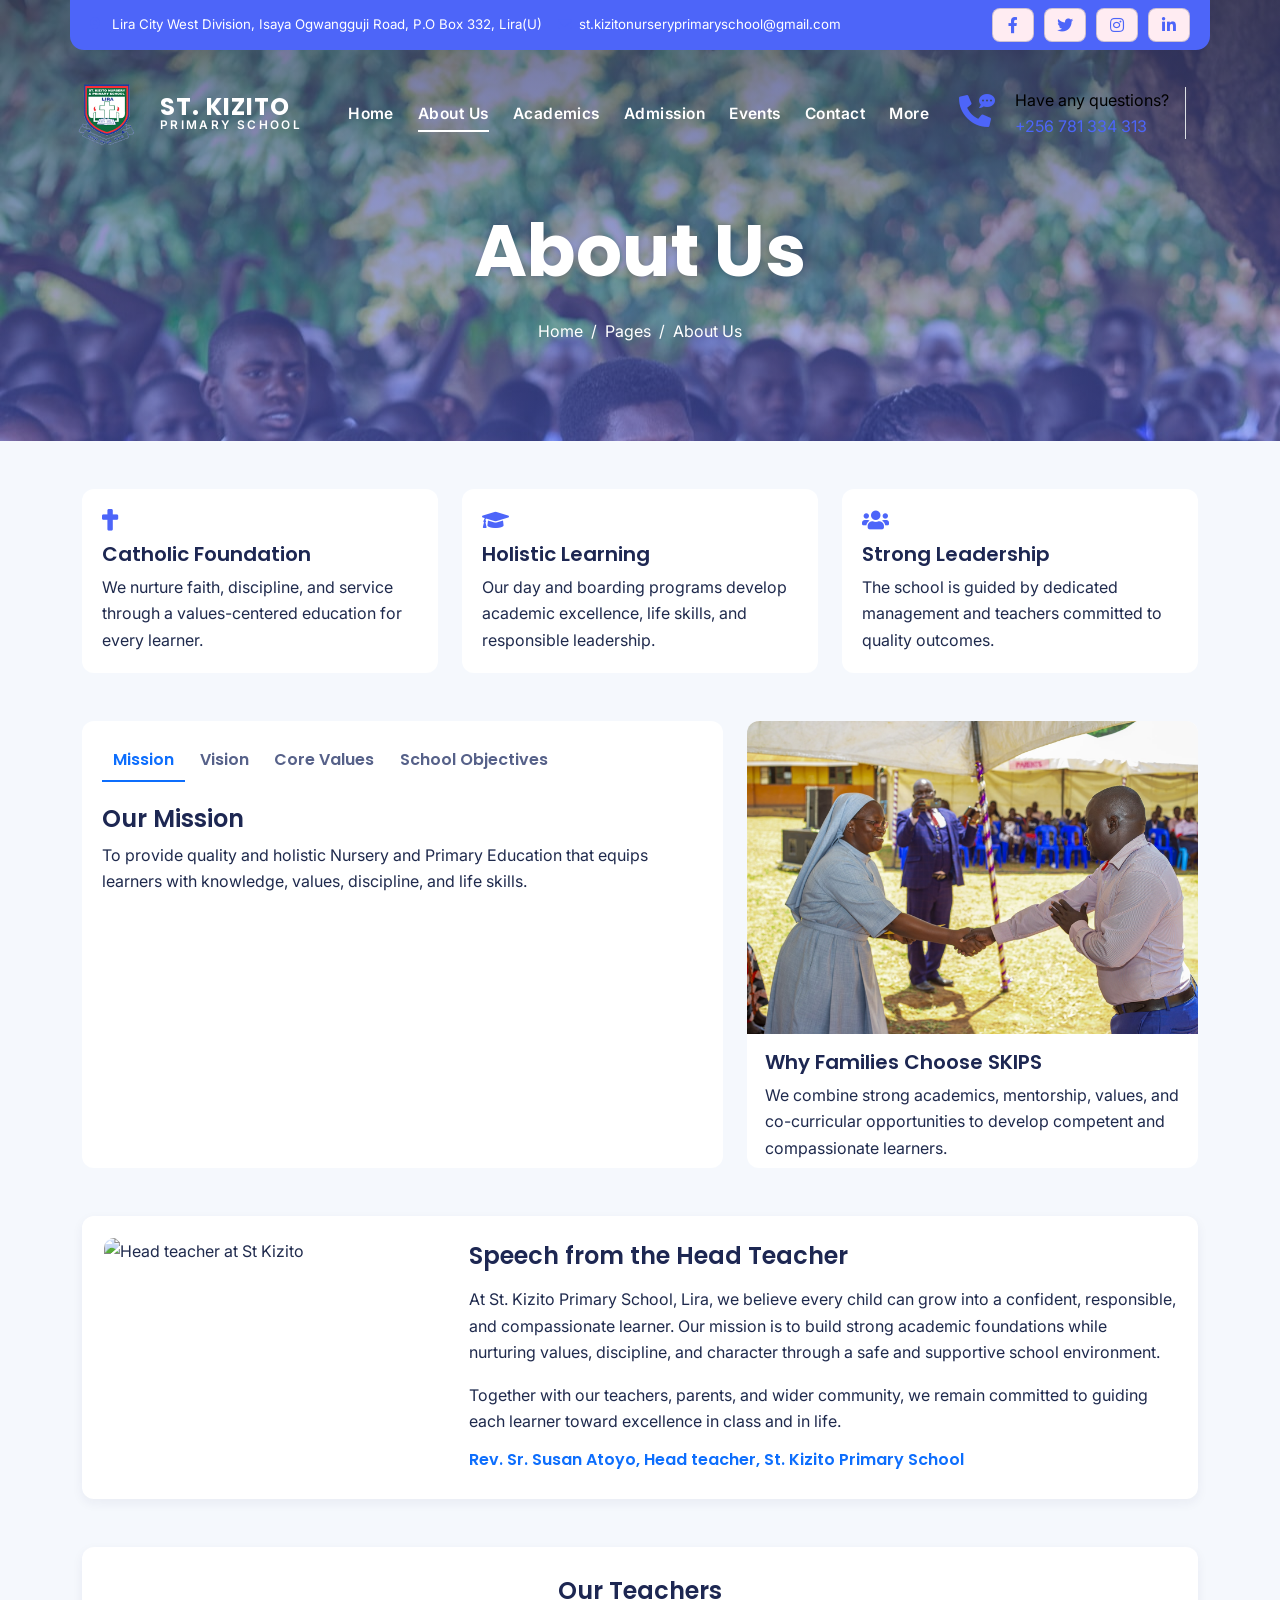
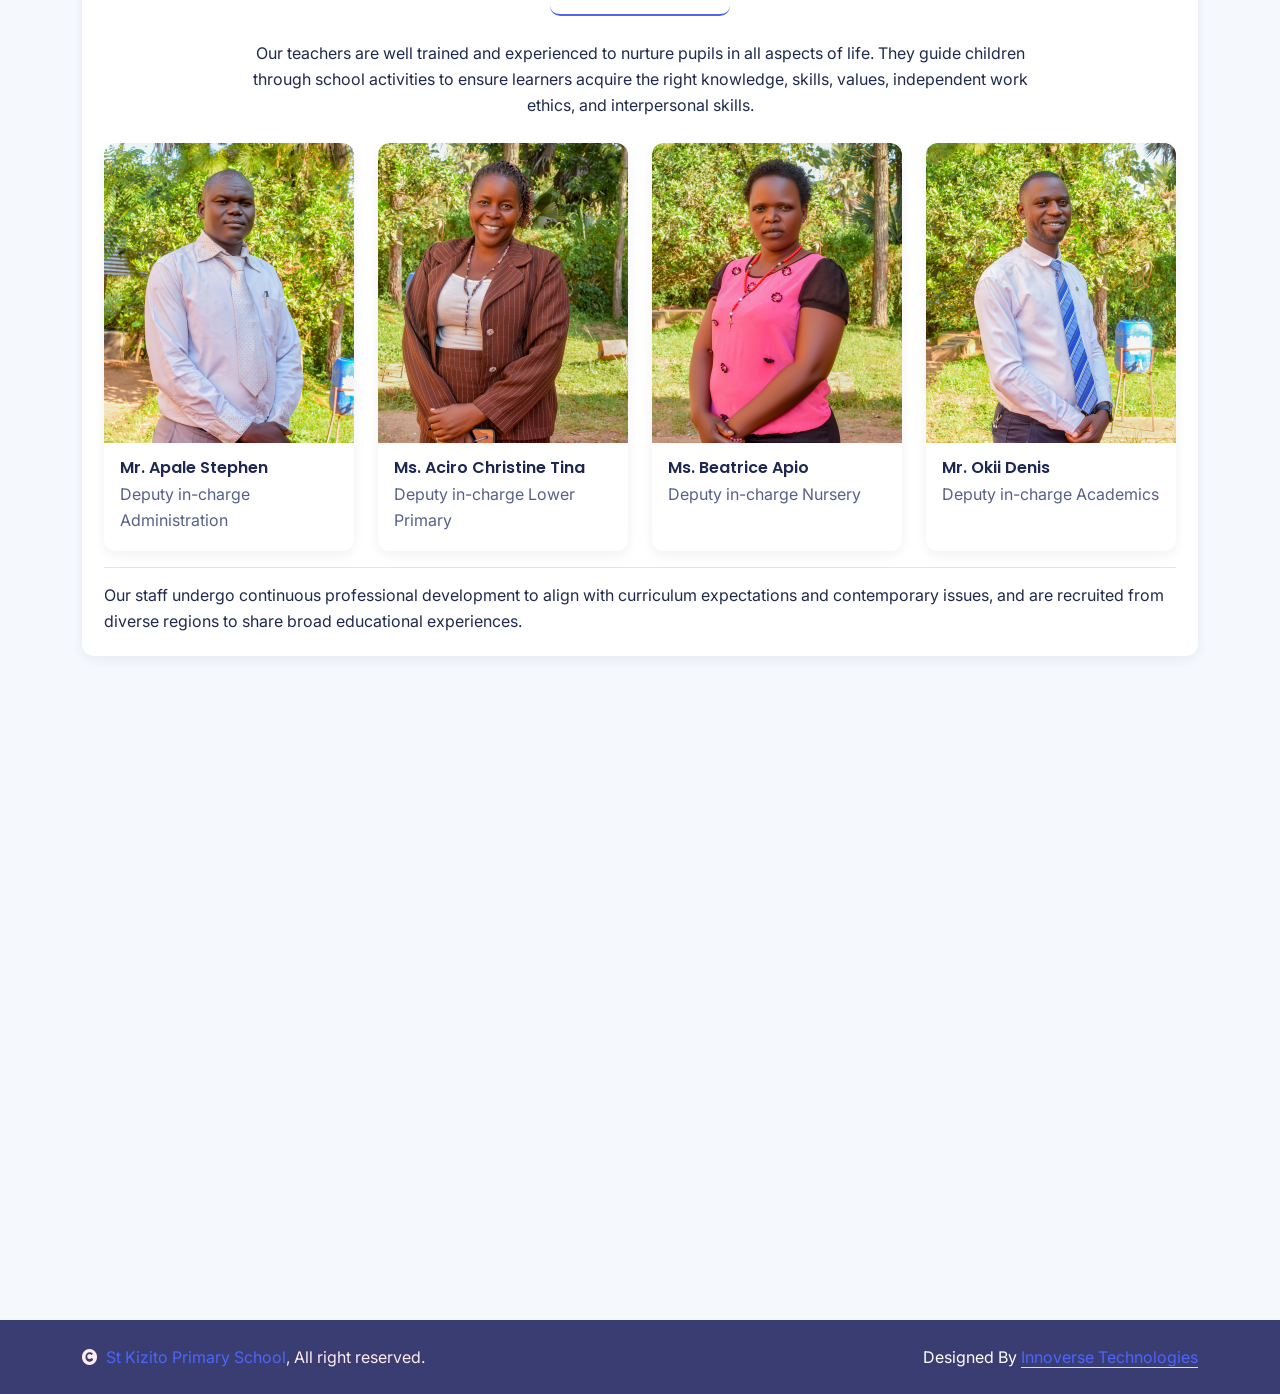
==== commit fd0451e9: "Made needed adjustments" ====
--- a/about.html
+++ b/about.html
@@ -72,21 +72,22 @@
                             <span class="fa fa-bars text-primary"></span>
                         </button>
                         <div class="collapse navbar-collapse" id="navbarCollapse">
-                            <div class="navbar-nav mx-auto">
-                                <a href="index.html" class="nav-item nav-link active">Home</a>
-                                <a href="about.html" class="nav-item nav-link">About</a>
-                                <a href="service.html" class="nav-item nav-link ">Academics</a>
-                                <a href="program.html" class="nav-item nav-link ">Admission</a>
-                                <a href="event.html" class="nav-item nav-link">Events</a>
-                                <div class="nav-item dropdown">
-                                    <a href="#" class="nav-link dropdown-toggle" data-bs-toggle="dropdown">Pages</a>
-                                    <div class="dropdown-menu m-0 bg-secondary rounded-0">
-                                        <a href="blog.html" class="dropdown-item">Community</a>
-                                        <a href="testimonial.html" class="dropdown-item">Gallery</a>
-                                    </div>
-                                </div>
-                                <a href="contact.html" class="nav-item nav-link">Contact</a>
-                            </div>
+                            <div class="collapse navbar-collapse" id="navbarCollapse">
+                    <div class="navbar-nav mx-auto">
+                        <a href="index.html" class="nav-item nav-link active">Home</a>
+                        <a href="about.html" class="nav-item nav-link">About Us</a>
+                        <a href="academics.html" class="nav-item nav-link ">Academics</a>
+                        <a href="admission.html" class="nav-item nav-link ">Admission</a>
+                        <a href="event.html" class="nav-item nav-link">Events</a>
+                        <a href="contact.html" class="nav-item nav-link">Contact</a>
+                        <div class="nav-item dropdown">
+                            <a href="#" class="nav-link dropdown-toggle" data-bs-toggle="dropdown">More</a>
+                            <div class="dropdown-menu m-0 bg-secondary rounded-0">
+                                <a href="community.html" class="dropdown-item">Community</a>
+                                <a href="gallery.html" class="dropdown-item">Gallery</a>
+                            </div>
+                        </div>
+                    </div>
                             <div class="d-flex me-4">
                                 <div id="phone-tada" class="d-flex align-items-center justify-content-center">
                                     <a href="" class="position-relative wow tada" data-wow-delay=".9s" >
@@ -97,10 +98,10 @@
                                     </a>
                                 </div>
                                 <div class="d-flex flex-column pe-3 border-end" style="border-right: 3px solid #393D72;">
-    
-                                    <span style="color:black;">Have any questions?</span>
-                                    <a href="#"><span class="text-secondary">Free: + 0123 456 7890</span></a>
-                                </div>
+
+                                <span style="color:black;">Have any questions?</span>
+                                <a href="#"><span class="text-secondary">+256 781 334 313</span></a>
+                            </div>
                             </div>
                            
                         </div>
@@ -357,8 +358,8 @@
                             <h4 class="text-dark mb-4 border-bottom border-secondary border-2 d-inline-block p-2 title-border-radius">CONTACT</h4>
                             <div class="d-flex flex-column align-items-start">
                                 <a href="javascript:void(0)" class="text-body mb-4"><i class="fa fa-map-marker-alt text-secondary me-2"></i> P.O. Box 332 – Lira</a>
-                                <a href="javascript:void(0)" class="text-start rounded-0 text-body mb-4"><i class="fa fa-phone-alt text-secondary me-2"></i> 0781334313</a>
-                                <a href="mailto:st.kizitonurseryprimaryschool@gmail.com" class="text-start rounded-0 text-body mb-4"><i class="fas fa-envelope text-secondary me-2"></i> st.kizitonurseryprimaryschool@gmail.com</a>
+                                <a href="javascript:void(0)" class="text-start text-body mb-4"><i class="fa fa-phone-alt text-secondary me-2"></i> 0781334313</a>
+                                <a href="mailto:st.kizitonurseryprimaryschool@gmail.com" class="text-start text-body mb-4"><i class="fas fa-envelope text-secondary me-2"></i> st.kizitonurseryprimaryschool@gmail.com</a>
                                 <div class="text-start text-body mb-4 p-3 rounded border w-100">
                                     <div class="d-flex align-items-center mb-2">
                                         <i class="fa fa-clock text-secondary me-2"></i>
@@ -422,13 +423,13 @@
             <div class="container">
                 <div class="row">
                     <div class="col-md-6 text-center text-md-start mb-3 mb-md-0">
-                        <span class="text-light"><a href="#"><i class="fas fa-copyright text-light me-2"></i>St Kizito</a>, All right reserved.</span>
+                        <span class="text-light"><a href="#"><i class="fas fa-copyright text-light me-2"></i>St Kizito Primary School</a>, All right reserved.</span>
                     </div>
                     <div class="col-md-6 my-auto text-center text-md-end text-white">
                         <!--/*** This template is free as long as you keep the below author’s credit link/attribution link/backlink. ***/-->
                         <!--/*** If you'd like to use the template without the below author’s credit link/attribution link/backlink, ***/-->
                         <!--/*** you can purchase the Credit Removal License from "https://htmlcodex.com/credit-removal". ***/-->
-                        Designed By <a class="border-bottom" href="https://htmlcodex.com">Innoverse</a>  <a clas="border-bottom" href="https://innoverse.tech">Technologies</a>
+                        Designed By <a class="border-bottom" style="text-decoration: none;" href="https://htmlcodex.com">Innoverse Technologies</a>
                     </div>
                 </div>
             </div>
--- a/css/style.css
+++ b/css/style.css
@@ -140,7 +140,22 @@
 }
 
 .bg-light {
-    background-color: #D6E4FF !important; /* Light blue */
+    background-color: #FFFFFF !important;
+}
+
+.academics-page.service {
+    background: var(--school-page-bg) !important;
+}
+
+.breadcrumb-item,
+.breadcrumb-item a,
+.breadcrumb-item.active,
+.breadcrumb-item + .breadcrumb-item::before {
+    color: #FFFFFF !important;
+}
+
+.breadcrumb-item a {
+    text-decoration: none;
 }
 
 .blog-text-inner a:hover {
@@ -511,10 +526,11 @@
 }
 
 .service .service-item {
-    box-shadow: 0 0 45px rgba(0, 0, 0, .1);
+    box-shadow: var(--school-shadow);
     width: 100%;
     height: 100%;
     border-radius: 50% 20% / 10% 40%;
+    border: 0;
     transition: 0.5s;
     position: relative;
 }
@@ -533,7 +549,7 @@
 }
 
 .service-item:hover {
-    border: 1px solid var(--bs-secondary) !important;
+    box-shadow: 0 6px 14px rgba(29, 39, 82, 0.08);
 }
 
 .service-item:hover .service-content::after {
@@ -766,7 +782,60 @@
 /*** testimonial Start ***/
 .testimonial .testimonial-carousel {
     position: relative;
-    
+}
+
+.testimonial .testimonial-carousel .owl-stage {
+    display: flex;
+}
+
+.testimonial .testimonial-carousel .owl-item {
+    display: flex;
+}
+
+.testimonial .testimonial-carousel .owl-item > .testimonial-item {
+    display: flex;
+    width: 100%;
+}
+
+.testimonial-item {
+    height: 100%;
+}
+
+.testimonial-card-body {
+    display: flex;
+    flex-direction: column;
+    width: 100%;
+    min-height: 100%;
+}
+
+.testimonial-copy {
+    margin-top: auto;
+}
+
+.testimonial-text {
+    display: -webkit-box;
+    line-clamp: 4;
+    -webkit-line-clamp: 4;
+    -webkit-box-orient: vertical;
+    overflow: hidden;
+    margin-bottom: .25rem;
+}
+
+.testimonial-text.is-expanded {
+    display: block;
+    line-clamp: unset;
+    -webkit-line-clamp: unset;
+    overflow: visible;
+}
+
+.testimonial-more {
+    align-self: flex-start;
+    border: 0;
+    background: transparent;
+    padding: 0;
+    color: var(--bs-secondary);
+    font-weight: 600;
+    text-decoration: underline;
 }
 
 .testimonial .testimonial-carousel .owl-dots {
@@ -853,16 +922,18 @@
 :root {
     --school-surface: #FFFFFF;
     --school-surface-alt: #D6E4FF;
+    --school-page-bg: #F5F8FD;
     --school-ink: #1F2A4D;
     --school-ink-soft: #566189;
     --school-border: rgba(57, 61, 114, 0.16);
     --school-radius: 14px;
     --school-radius-sm: 10px;
-    --school-shadow: none;
+    --school-shadow: 0 4px 12px rgba(29, 39, 82, 0.06);
     --school-transition: all .22s ease;
 }
 
 body {
+    background: var(--school-page-bg);
     font-family: 'Inter', 'Segoe UI', sans-serif;
     color: var(--school-ink);
     line-height: 1.65;
@@ -1177,8 +1248,8 @@
 .blog .blog-item,
 .team .team-item {
     border-radius: var(--school-radius) !important;
-    border: 1px solid var(--school-border) !important;
-    box-shadow: none !important;
+    border: 0 !important;
+    box-shadow: var(--school-shadow) !important;
     background: var(--school-surface);
     width: 100%;
     display: flex;
@@ -1230,7 +1301,7 @@
 .blog .blog-item:hover,
 .team .team-item:hover {
     transform: none;
-    border-color: rgba(77, 101, 249, 0.34) !important;
+    box-shadow: 0 6px 14px rgba(29, 39, 82, 0.08) !important;
 }
 
 .events .events-img img {
@@ -1269,7 +1340,7 @@
 .contact-map-card,
 .contact-detail-card {
     background: var(--school-surface);
-    border: 1px solid var(--school-border);
+    border: 0;
     border-radius: var(--school-radius-sm);
     padding: 1.5rem;
     height: 100%;
@@ -1311,7 +1382,7 @@
     position: relative;
     border-radius: var(--school-radius-sm);
     overflow: hidden;
-    border: 1px solid var(--school-border);
+    border: 0;
     min-height: 230px;
 }
 
@@ -1599,7 +1670,7 @@
 .about-tabs-shell,
 .about-side-media {
     background: #FFFFFF;
-    border: 1px solid var(--school-border);
+    border: 0;
     border-radius: 12px;
     padding: 1.25rem;
     height: 100%;
@@ -1655,7 +1726,7 @@
 .academics-media-card,
 .academics-extra-card {
     background: #FFFFFF;
-    border: 1px solid var(--school-border);
+    border: 0;
     border-radius: 12px;
     height: 100%;
 }
@@ -1690,7 +1761,7 @@
 .community-card,
 .community-image-card {
     background: #FFFFFF;
-    border: 1px solid var(--school-border);
+    border: 0;
     border-radius: 12px;
     padding: 1.2rem;
     height: 100%;
@@ -1714,7 +1785,7 @@
 
 .teachers-card {
     background: #FFFFFF;
-    border: 1px solid var(--school-border) !important;
+    border: 0 !important;
     border-radius: 12px;
     overflow: hidden;
 }
@@ -1727,7 +1798,7 @@
 
 .teachers-info-card {
     background: #FFFFFF;
-    border: 1px solid var(--school-border);
+    border: 0;
     border-radius: 12px;
     padding: 1.15rem;
 }
@@ -1837,9 +1908,10 @@
 .about-speech-card,
 .about-teachers-shell {
     background: #FFFFFF;
-    border: 1px solid var(--school-border);
+    border: 0;
     border-radius: 12px;
     padding: 1.35rem;
+    box-shadow: var(--school-shadow);
 }
 
 .about-speech-card img {
@@ -1857,10 +1929,11 @@
 }
 
 .about-teacher-card {
-    border: 1px solid var(--school-border);
+    border: 0;
     border-radius: 12px;
     overflow: hidden;
     background: #FFFFFF;
+    box-shadow: var(--school-shadow);
 }
 
 .about-teacher-card img {
@@ -1898,7 +1971,7 @@
 .fees-note-card,
 .program-fees-note {
     background: #FFFFFF;
-    border: 1px solid var(--school-border);
+    border: 0;
     border-radius: 12px;
     box-shadow: none;
 }
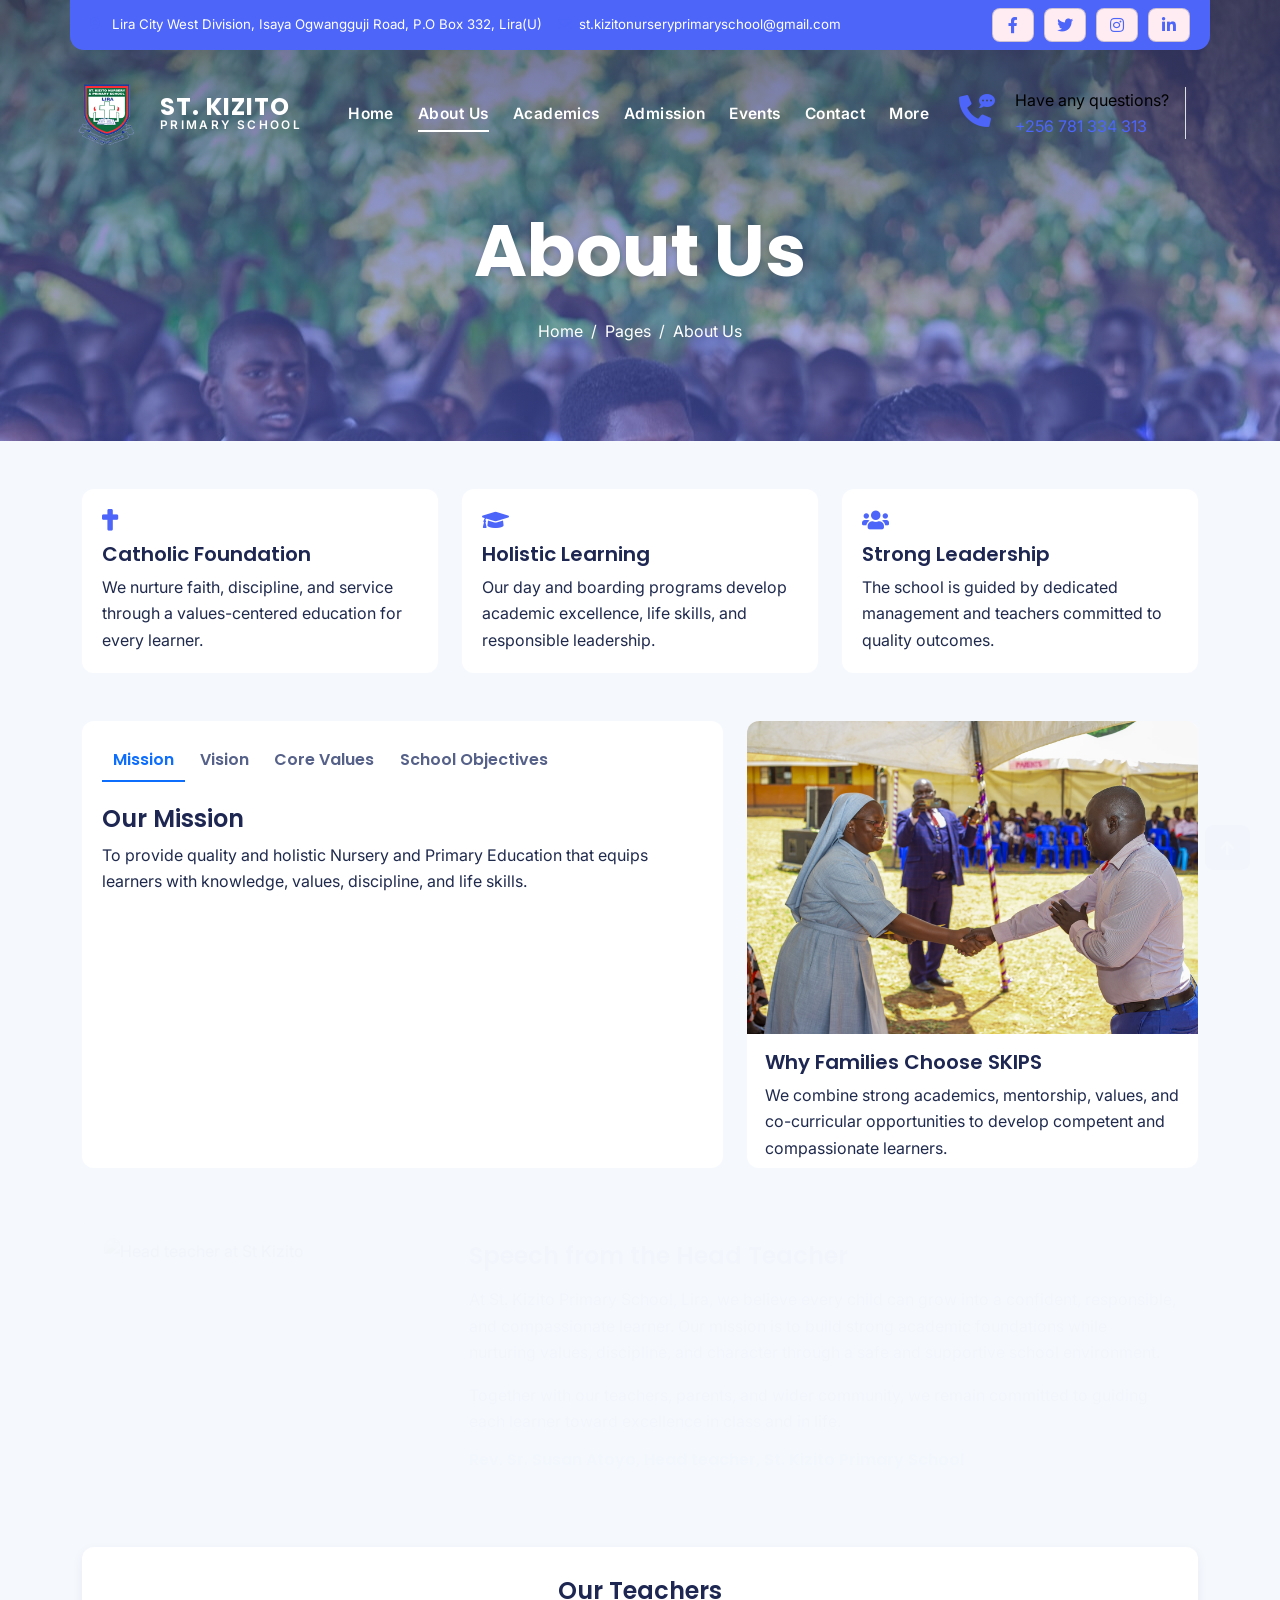
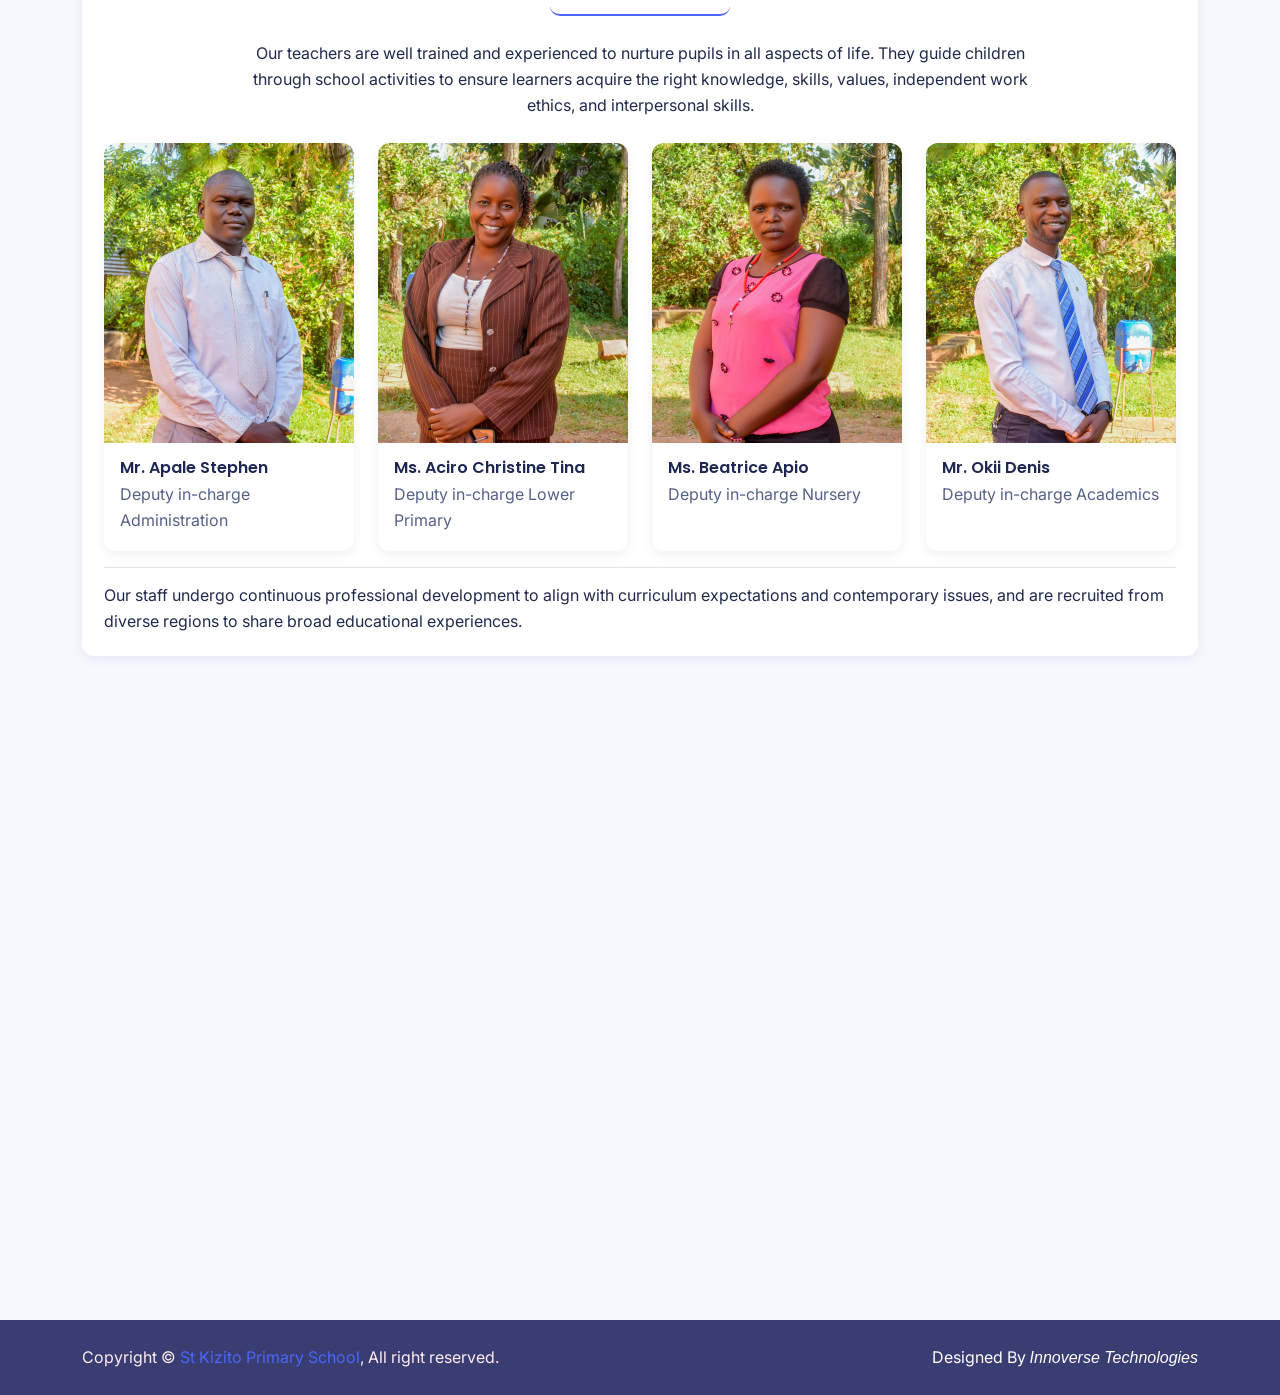
==== commit 46f95f80: "Changes made" ====
--- a/about.html
+++ b/about.html
@@ -423,13 +423,13 @@
             <div class="container">
                 <div class="row">
                     <div class="col-md-6 text-center text-md-start mb-3 mb-md-0">
-                        <span class="text-light"><a href="#"><i class="fas fa-copyright text-light me-2"></i>St Kizito Primary School</a>, All right reserved.</span>
+                        <span class="text-light">Copyright &copy; <a href="#">St Kizito Primary School</a>, All right reserved.</span>
                     </div>
                     <div class="col-md-6 my-auto text-center text-md-end text-white">
                         <!--/*** This template is free as long as you keep the below author’s credit link/attribution link/backlink. ***/-->
                         <!--/*** If you'd like to use the template without the below author’s credit link/attribution link/backlink, ***/-->
                         <!--/*** you can purchase the Credit Removal License from "https://htmlcodex.com/credit-removal". ***/-->
-                        Designed By <a class="border-bottom" style="text-decoration: none;" href="https://htmlcodex.com">Innoverse Technologies</a>
+                        Designed By <i>Innoverse Technologies</i>
                     </div>
                 </div>
             </div>
